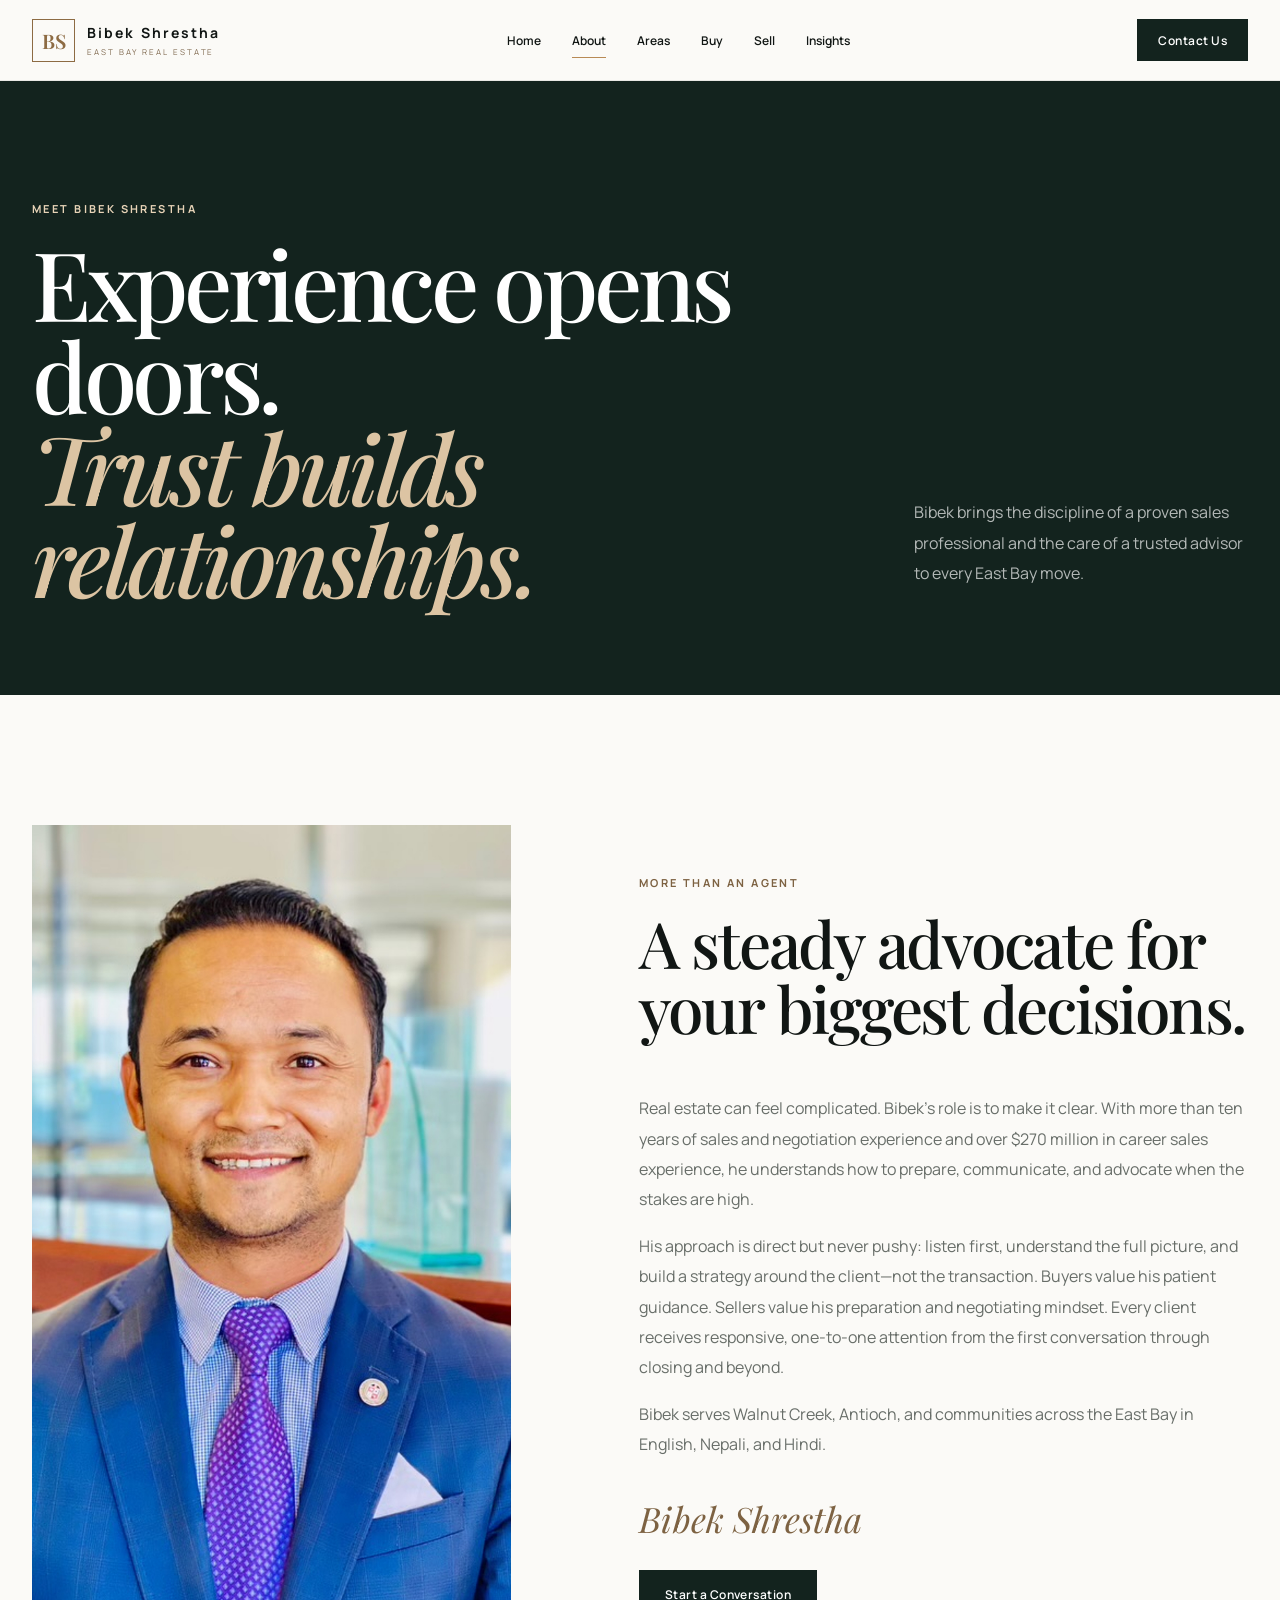
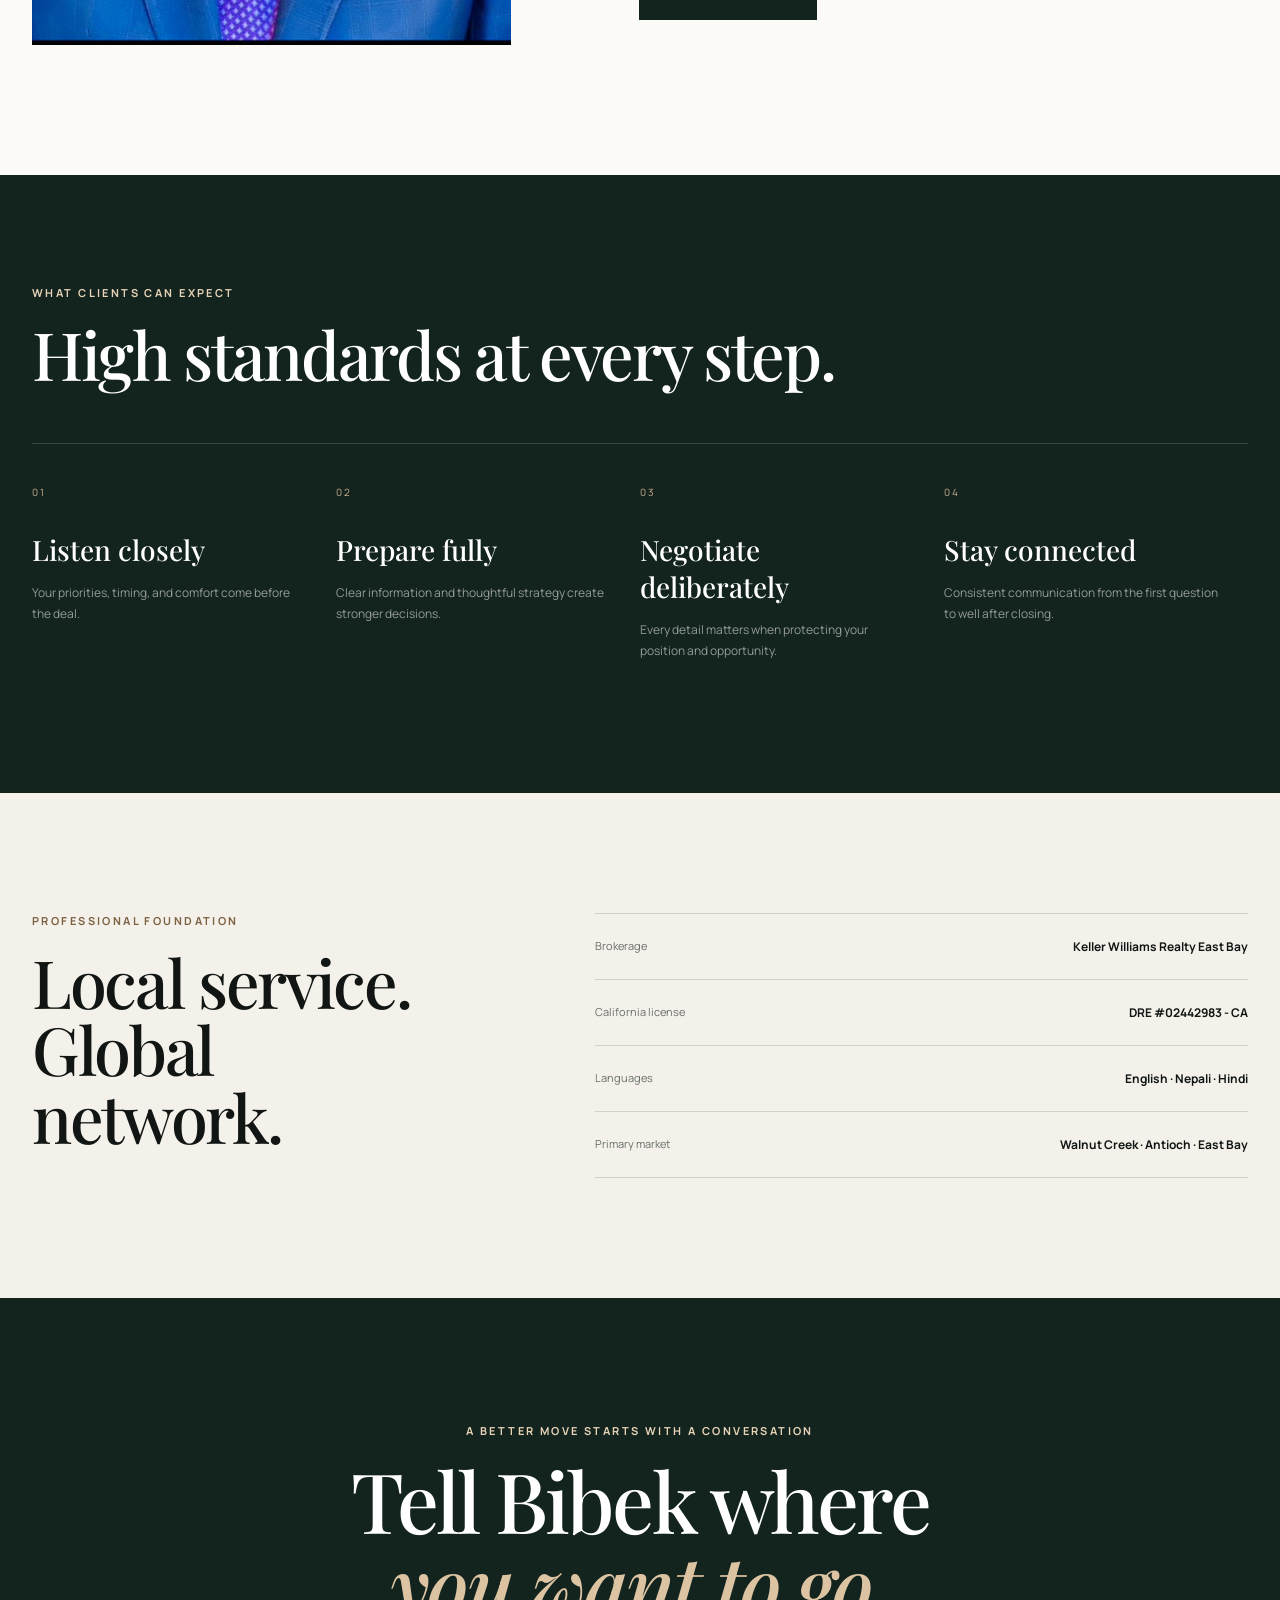
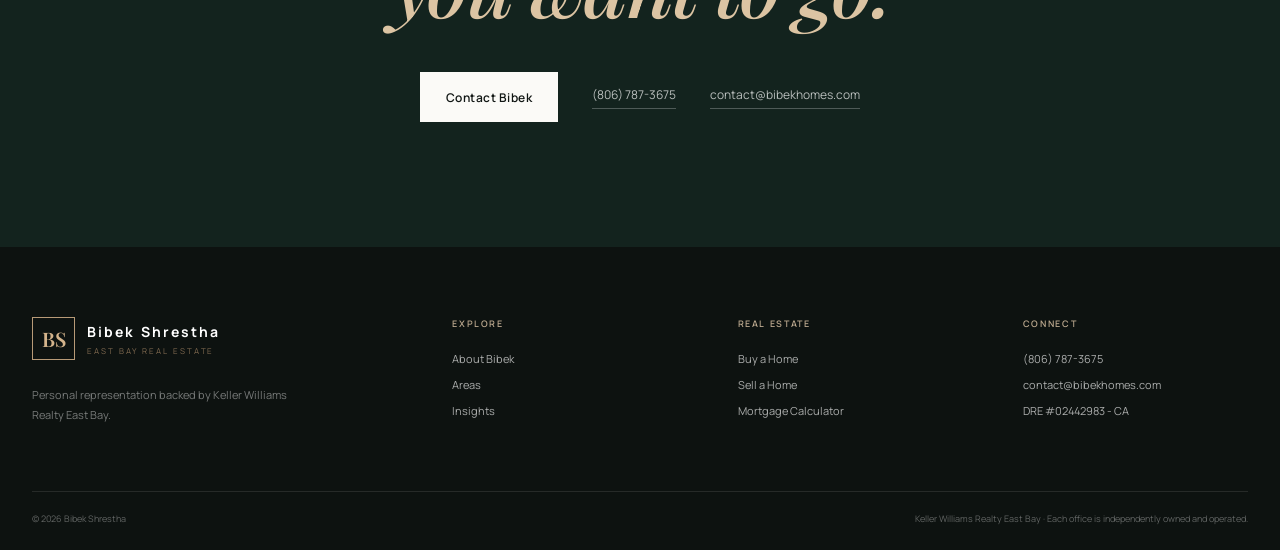
==== about/index.html @ c17e2011 "Add independent contact page and inquiry form" ====
<!doctype html>
<html lang="en">
<head>
<meta charset="utf-8"><meta name="viewport" content="width=device-width,initial-scale=1">
<meta name="description" content="Meet Bibek Shrestha, an East Bay real estate advisor known for strategic negotiation, clear communication and personal service.">
<meta name="theme-color" content="#111614">
<title>About Bibek | Bibek Shrestha Real Estate</title>
<link rel="preconnect" href="https://fonts.googleapis.com"><link rel="preconnect" href="https://fonts.gstatic.com" crossorigin>
<link href="https://fonts.googleapis.com/css2?family=DM+Sans:wght@400;500;600&family=Manrope:wght@400;500;600;700&family=Playfair+Display:ital,wght@0,500;0,600;1,500&display=swap" rel="stylesheet">
<link rel="stylesheet" href="../assets/css/styles.css?v=premium-1">
</head>
<body>
<header class="site-header premium-header"><div class="container navbar">
  <a class="brand" href="../index.html"><div class="monogram">BS</div><div class="brand-copy"><strong data-agent-name></strong><span>East Bay Real Estate</span></div></a>
  <button class="mobile-menu" data-menu-button aria-label="Open navigation" aria-expanded="false">Menu</button>
  <nav class="main-nav" data-main-nav><a href="../index.html">Home</a><a aria-current="page" href="index.html">About</a><a href="../index.html#areas">Areas</a><a href="../search-homes/index.html">Buy</a><a href="../home-value/index.html">Sell</a><a href="../blog/index.html">Insights</a></nav>
  <div class="nav-actions"><a class="btn btn-small" href="../contact/index.php">Contact Us</a></div>
</div></header>
<main>
  <section class="about-hero"><div class="container about-hero-grid"><div><p class="kicker">Meet Bibek Shrestha</p><h1>Experience opens doors.<br><em>Trust builds relationships.</em></h1></div><p>Bibek brings the discipline of a proven sales professional and the care of a trusted advisor to every East Bay move.</p></div></section>
  <section class="about-story"><div class="container about-story-grid"><div class="about-portrait" role="img" aria-label="Portrait of Bibek Shrestha"></div><div class="about-copy"><p class="kicker dark">More than an agent</p><h2>A steady advocate for your biggest decisions.</h2><p>Real estate can feel complicated. Bibek’s role is to make it clear. With more than ten years of sales and negotiation experience and over $270 million in career sales experience, he understands how to prepare, communicate, and advocate when the stakes are high.</p><p>His approach is direct but never pushy: listen first, understand the full picture, and build a strategy around the client—not the transaction. Buyers value his patient guidance. Sellers value his preparation and negotiating mindset. Every client receives responsive, one-to-one attention from the first conversation through closing and beyond.</p><p>Bibek serves Walnut Creek, Antioch, and communities across the East Bay in English, Nepali, and Hindi.</p><div class="signature">Bibek Shrestha</div><a class="btn btn-dark" href="../contact/index.php">Start a Conversation</a></div></div></section>
  <section class="principles-section"><div class="container"><p class="kicker">What clients can expect</p><h2>High standards at every step.</h2><div class="principle-grid"><article><span>01</span><h3>Listen closely</h3><p>Your priorities, timing, and comfort come before the deal.</p></article><article><span>02</span><h3>Prepare fully</h3><p>Clear information and thoughtful strategy create stronger decisions.</p></article><article><span>03</span><h3>Negotiate deliberately</h3><p>Every detail matters when protecting your position and opportunity.</p></article><article><span>04</span><h3>Stay connected</h3><p>Consistent communication from the first question to well after closing.</p></article></div></div></section>
  <section class="about-credentials"><div class="container credentials-grid"><div><p class="kicker dark">Professional foundation</p><h2>Local service.<br>Global network.</h2></div><div class="credential-list"><div><span>Brokerage</span><strong data-agent-brokerage></strong></div><div><span>California license</span><strong data-agent-license></strong></div><div><span>Languages</span><strong>English · Nepali · Hindi</strong></div><div><span>Primary market</span><strong>Walnut Creek · Antioch · East Bay</strong></div></div></div></section>
  <section class="final-cta"><div class="container"><p class="kicker">A better move starts with a conversation</p><h2>Tell Bibek where<br><em>you want to go.</em></h2><div class="final-actions"><a class="btn btn-light" href="../contact/index.php">Contact Bibek</a><a data-agent-phone-link href="#"><span data-agent-phone></span></a><a data-agent-email-link href="#"><span data-agent-email></span></a></div></div></section>
</main>
<footer class="site-footer premium-footer"><div class="container footer-grid"><div><a class="brand" href="../index.html"><div class="monogram">BS</div><div class="brand-copy"><strong data-agent-name></strong><span>East Bay Real Estate</span></div></a><p>Personal representation backed by Keller Williams Realty East Bay.</p></div><div><h4>Explore</h4><a href="index.html">About Bibek</a><a href="../index.html#areas">Areas</a><a href="../blog/index.html">Insights</a></div><div><h4>Real Estate</h4><a href="../search-homes/index.html">Buy a Home</a><a href="../home-value/index.html">Sell a Home</a><a href="../mortgage-calculator/index.html">Mortgage Calculator</a></div><div><h4>Connect</h4><a data-agent-phone-link href="#"><span data-agent-phone></span></a><a data-agent-email-link href="#"><span data-agent-email></span></a><p data-agent-license></p></div></div><div class="container legal"><span>© <span data-current-year></span> Bibek Shrestha</span><span>Keller Williams Realty East Bay · Each office is independently owned and operated.</span></div></footer>
<script src="../assets/js/config.js"></script><script src="../assets/js/site.js"></script>
</body></html>
---- assets/css/styles.css ----
:root{--ink:#111614;--forest:#13231e;--forest-2:#1d3029;--sage:#a7b6aa;--sand:#e7dfd1;--cream:#f4f1eb;--paper:#fbfaf7;--white:#fff;--copper:#b88a55;--line:rgba(17,22,20,.14);--muted:#686e69;--serif:"Playfair Display",Georgia,serif;--sans:"Manrope","DM Sans",Arial,sans-serif;--shadow:0 24px 70px rgba(13,24,20,.13)}
*{box-sizing:border-box}html{scroll-behavior:smooth}body{margin:0;background:var(--paper);color:var(--ink);font-family:var(--sans);font-size:16px}a{color:inherit;text-decoration:none}img{max-width:100%}button,a{-webkit-tap-highlight-color:transparent}.container{width:min(1240px,calc(100% - 64px));margin:auto}.kicker{margin:0 0 20px;color:#e7d3b7;font-size:11px;font-weight:700;letter-spacing:.22em;text-transform:uppercase}.kicker.dark{color:#7d6242}h1,h2,h3,p{margin-top:0}h1,h2,h3{font-family:var(--serif);font-weight:500}h2{font-size:clamp(42px,5.2vw,72px);line-height:1.02;letter-spacing:-.035em}.site-header{position:sticky;top:0;z-index:1000;background:rgba(251,250,247,.94);border-bottom:1px solid rgba(17,22,20,.08);backdrop-filter:blur(18px)}.navbar{min-height:80px;display:flex;align-items:center;justify-content:space-between;gap:28px}.brand{display:flex;align-items:center;gap:12px}.monogram{width:43px;height:43px;border:1px solid #8d6b43;display:grid;place-items:center;font:600 20px var(--serif);color:#8d6b43}.brand-copy strong{display:block;font-size:14px;letter-spacing:.15em}.brand-copy span{display:block;margin-top:4px;color:#806a50;font-size:8px;letter-spacing:.24em;text-transform:uppercase}.main-nav{display:flex;align-items:center;gap:31px;font-size:12px;font-weight:600}.main-nav a{position:relative;padding:30px 0}.main-nav a:after{content:"";position:absolute;left:0;right:100%;bottom:21px;height:1px;background:var(--copper);transition:.25s}.main-nav a:hover:after,.main-nav a[aria-current=page]:after{right:0}.nav-actions{display:flex;align-items:center}.btn{min-height:50px;padding:0 25px;border:1px solid var(--forest);background:var(--forest);color:#fff;display:inline-flex;align-items:center;justify-content:center;font:600 12px var(--sans);letter-spacing:.04em;transition:.25s}.btn:hover{background:#29473d;border-color:#29473d;transform:translateY(-2px)}.btn-small{min-height:42px;padding:0 20px}.btn-light{background:var(--paper);border-color:var(--paper);color:var(--ink)}.btn-light:hover{background:#fff;border-color:#fff}.btn-ghost-light{background:transparent;border-color:rgba(255,255,255,.55);color:#fff}.btn-ghost-light:hover{background:rgba(255,255,255,.12);border-color:#fff}.btn-dark{background:var(--forest);border-color:var(--forest)}.btn-outline{background:transparent;color:var(--forest)}.mobile-menu{display:none;border:0;background:none;font:600 11px var(--sans);letter-spacing:.14em;text-transform:uppercase}

.premium-hero{height:calc(100vh - 80px);min-height:650px;max-height:920px;position:relative;color:#fff;overflow:hidden}.premium-hero-photo{position:absolute;inset:0;background:url("../images/bibek-shrestha.jpg?v=portrait-2") center 23%/cover no-repeat;transform:scale(1.01)}.premium-hero-shade{position:absolute;inset:0;background:linear-gradient(90deg,rgba(5,13,10,.82) 0%,rgba(8,17,14,.65) 35%,rgba(8,17,14,.05) 70%),linear-gradient(0deg,rgba(8,16,13,.55),transparent 45%)}.premium-hero-content{position:relative;height:100%;display:flex;flex-direction:column;justify-content:center;align-items:flex-start;padding-bottom:5vh}.premium-hero h1{max-width:820px;margin:0;color:#fff;font-size:clamp(53px,7vw,104px);line-height:.94;letter-spacing:-.045em}.premium-hero h1 em,.final-cta h2 em,.about-hero h1 em{color:#dcc4a3;font-weight:500}.hero-lead{max-width:590px;margin:32px 0 0;color:rgba(255,255,255,.82);font-size:16px;line-height:1.8}.hero-actions{display:flex;gap:12px;margin-top:34px}.hero-scroll{position:absolute;right:4%;bottom:40px;display:flex;align-items:center;gap:15px;color:#fff;font-size:9px;letter-spacing:.2em;text-transform:uppercase;transform:rotate(90deg);transform-origin:right center}.hero-scroll i{display:block;width:56px;height:1px;background:rgba(255,255,255,.6)}

.intro-section{padding:130px 0 100px}.intro-grid{display:grid;grid-template-columns:1.15fr .85fr;gap:11vw;align-items:end}.intro-grid h2{margin-bottom:0}.intro-copy p{color:var(--muted);font-size:17px;line-height:1.9}.arrow-link{display:inline-flex;align-items:center;gap:20px;margin-top:18px;padding-bottom:8px;border-bottom:1px solid var(--ink);font-size:12px;font-weight:700;letter-spacing:.06em}.arrow-link span{font-size:18px}.proof-row{display:grid;grid-template-columns:repeat(4,1fr);margin-top:100px;border-top:1px solid var(--line);border-bottom:1px solid var(--line)}.proof-row div{padding:35px 26px;border-right:1px solid var(--line)}.proof-row div:first-child{padding-left:0}.proof-row div:last-child{border-right:0}.proof-row strong{display:block;font:500 36px var(--serif)}.proof-row span{display:block;margin-top:8px;color:var(--muted);font-size:11px;line-height:1.5}

.path-section{padding:110px 0;background:var(--cream)}.section-title-row{display:flex;justify-content:space-between;align-items:end;margin-bottom:55px}.section-title-row h2{margin-bottom:0}.section-title-row>p{max-width:320px;color:var(--muted);line-height:1.7}.path-grid{display:grid;grid-template-columns:repeat(3,1fr);min-height:570px}.path-card{position:relative;overflow:hidden;display:flex;flex-direction:column;justify-content:space-between;padding:34px;color:#fff;background-position:center;background-size:cover}.path-card:before{content:"";position:absolute;inset:0;background:linear-gradient(0deg,rgba(7,15,12,.89),rgba(7,15,12,.07) 72%);transition:.35s}.path-card:hover:before{background:linear-gradient(0deg,rgba(7,15,12,.92),rgba(7,15,12,.15) 72%)}.path-card>*{position:relative}.path-card>div{transform:translateY(40px);transition:.35s}.path-card:hover>div{transform:translateY(0)}.path-card .path-number{font-size:10px;letter-spacing:.2em}.path-card h3{font-size:37px;line-height:1.05;margin-bottom:15px}.path-card p{max-width:330px;color:rgba(255,255,255,.76);font-size:13px;line-height:1.7}.path-card b{display:block;margin-top:25px;font-size:11px;letter-spacing:.08em;opacity:0;transition:.35s}.path-card:hover b{opacity:1}.path-buy{background-image:url("https://images.unsplash.com/photo-1600585154340-be6161a56a0c?auto=format&fit=crop&w=1200&q=88")}.path-sell{background-image:url("https://images.unsplash.com/photo-1600566753190-17f0baa2a6c3?auto=format&fit=crop&w=1200&q=88")}.path-talk{background-image:url("https://images.unsplash.com/photo-1600607687939-ce8a6c25118c?auto=format&fit=crop&w=1200&q=88")}

.areas-section{padding:125px 0;background:var(--forest);color:#fff}.areas-head{display:grid;grid-template-columns:1fr 1fr;align-items:end;gap:60px;margin-bottom:54px}.areas-head .kicker{grid-column:1/-1;margin-bottom:-30px}.areas-head h2{margin-bottom:0}.areas-head>p{max-width:490px;color:rgba(255,255,255,.66);line-height:1.8}.area-grid{display:grid;grid-template-columns:repeat(4,1fr);grid-template-rows:330px 230px;gap:12px}.area-card{position:relative;overflow:hidden;background-size:cover;background-position:center}.area-card:before{content:"";position:absolute;inset:0;background:linear-gradient(0deg,rgba(6,14,11,.86),rgba(6,14,11,.03) 70%)}.area-card>div{position:absolute;left:25px;right:25px;bottom:24px}.area-card span{font-size:9px;letter-spacing:.16em;text-transform:uppercase;color:#dcc4a3}.area-card h3{font-size:31px;margin:6px 0 0}.area-card p{max-width:450px;margin:12px 0 0;color:rgba(255,255,255,.74);font-size:12px;line-height:1.65}.area-walnut{grid-column:span 2;background-image:url("https://images.unsplash.com/photo-1449157291145-7efd050a4d0e?auto=format&fit=crop&w=1400&q=85")}.area-antioch{grid-column:span 2;background-image:url("https://images.unsplash.com/photo-1510798831971-661eb04b3739?auto=format&fit=crop&w=1400&q=85")}.area-small{background:linear-gradient(135deg,#2a4038,#1a2c26)}.area-small:nth-child(4){background:linear-gradient(135deg,#3b4b42,#22322c)}.area-small:nth-child(5){background:linear-gradient(135deg,#6c5d49,#3b3329)}.area-small:nth-child(6){background:linear-gradient(135deg,#466057,#243932)}.area-note{text-align:center;margin:35px 0 0;color:rgba(255,255,255,.58);font-size:12px}.area-note a{color:#fff;border-bottom:1px solid rgba(255,255,255,.4)}

.quote-section{padding:130px 0}.quote-grid{display:grid;grid-template-columns:.9fr 1.1fr;min-height:660px;background:var(--cream)}.quote-photo{background:url("../images/bibek-shrestha.jpg?v=portrait-2") center 24%/cover no-repeat}.quote-copy{padding:8vw;display:flex;flex-direction:column;justify-content:center}.quote-copy blockquote{margin:0;font:500 clamp(34px,4vw,57px)/1.14 var(--serif);letter-spacing:-.035em}.quote-copy>p:not(.kicker){margin:36px 0 0;font-weight:700;font-size:12px;line-height:1.7}.quote-copy>p span{color:var(--muted);font-weight:400}

.tools-section{padding:115px 0;background:#d9d1c4}.tools-grid{display:grid;grid-template-columns:.85fr 1.15fr;gap:10vw;align-items:center}.tools-section h2{margin-bottom:25px}.tools-section p{max-width:450px;color:#5d625e;line-height:1.8}.tool-links{border-top:1px solid rgba(17,22,20,.25)}.tool-links a{display:flex;justify-content:space-between;align-items:center;padding:25px 4px;border-bottom:1px solid rgba(17,22,20,.25);font:500 20px var(--serif)}.tool-links b{font:400 20px var(--sans);transition:.2s}.tool-links a:hover b{transform:translate(4px,-4px)}

.final-cta{padding:125px 0;background:var(--forest);color:#fff;text-align:center}.final-cta h2{margin:0;font-size:clamp(48px,6.5vw,88px)}.final-actions{display:flex;justify-content:center;align-items:center;gap:34px;margin-top:45px}.final-actions>a:not(.btn){color:rgba(255,255,255,.7);font-size:12px;border-bottom:1px solid rgba(255,255,255,.25);padding-bottom:5px}

.site-footer{padding:70px 0 25px;background:#0d1210;color:#fff}.footer-grid{display:grid;grid-template-columns:1.6fr repeat(3,1fr);gap:60px}.footer-grid>div:first-child>p{max-width:270px;margin-top:25px;color:rgba(255,255,255,.44);font-size:11px;line-height:1.8}.footer-grid h4{margin:0 0 21px;color:#bba88e;font:600 9px var(--sans);letter-spacing:.18em;text-transform:uppercase}.footer-grid>div>a:not(.brand),.footer-grid>div>p{display:block;margin:11px 0;color:rgba(255,255,255,.65);font-size:11px}.premium-footer .brand-copy strong{color:#fff}.premium-footer .monogram{border-color:#b79a77;color:#d4b48c}.legal{display:flex;justify-content:space-between;gap:30px;margin-top:55px;padding-top:20px;border-top:1px solid rgba(255,255,255,.1);color:rgba(255,255,255,.35);font-size:9px;line-height:1.5}

/* About */
.about-hero{padding:120px 0 90px;background:var(--forest);color:#fff}.about-hero-grid{display:grid;grid-template-columns:1.4fr .6fr;gap:8vw;align-items:end}.about-hero h1{margin:0;font-size:clamp(55px,7.5vw,104px);line-height:.96;letter-spacing:-.045em}.about-hero-grid>p{color:rgba(255,255,255,.68);line-height:1.9}.about-story{padding:130px 0}.about-story-grid{display:grid;grid-template-columns:.88fr 1.12fr;gap:10vw}.about-portrait{min-height:820px;background:url("../images/bibek-shrestha.jpg?v=portrait-2") center 22%/cover}.about-copy{padding-top:50px}.about-copy h2{font-size:clamp(43px,5vw,68px)}.about-copy>p:not(.kicker){color:var(--muted);line-height:1.9}.signature{margin:35px 0 28px;font:italic 35px var(--serif);color:#7d6242}.principles-section{padding:110px 0;background:var(--forest);color:#fff}.principles-section>div>h2{margin-bottom:55px}.principle-grid{display:grid;grid-template-columns:repeat(4,1fr);border-top:1px solid rgba(255,255,255,.16)}.principle-grid article{padding:35px 30px 10px 0}.principle-grid span{color:#cbb18f;font-size:10px;letter-spacing:.15em}.principle-grid h3{font-size:28px;margin:30px 0 14px}.principle-grid p{color:rgba(255,255,255,.55);font-size:12px;line-height:1.75}.about-credentials{padding:120px 0;background:var(--cream)}.credentials-grid{display:grid;grid-template-columns:.8fr 1.2fr;gap:10vw}.credentials-grid h2{margin-bottom:0}.credential-list{border-top:1px solid var(--line)}.credential-list div{display:flex;justify-content:space-between;gap:20px;padding:24px 0;border-bottom:1px solid var(--line)}.credential-list span{color:var(--muted);font-size:11px}.credential-list strong{font-size:12px;text-align:right}

/* KW resource gateway pages */
.tool-intro{padding:95px 0 60px;background:var(--forest);color:#fff}.tool-intro-grid{display:flex;justify-content:space-between;align-items:end;gap:35px}.tool-intro h1{margin:8px 0 10px;font-size:clamp(48px,6vw,78px)}.tool-intro p{max-width:620px;color:rgba(255,255,255,.65);line-height:1.7}.tool-intro .btn-outline{border-color:rgba(255,255,255,.45);color:#fff}.tool-shell{padding:65px 0 85px;background:var(--cream)}.frame-card{max-width:940px;margin:auto;background:var(--paper);box-shadow:var(--shadow)}.frame-toolbar{display:flex;justify-content:space-between;align-items:center;padding:20px 25px;border-bottom:1px solid var(--line)}.frame-toolbar span{color:var(--muted);font-size:10px}.frame-actions{display:flex;gap:8px}.kw-frame{width:100%;min-height:68vh;border:0}.frame-notice{display:none;padding:80px 35px;text-align:center}.frame-notice.show{display:block}.frame-notice h2{font-size:43px;margin-bottom:15px}.frame-notice p{max-width:600px;margin:0 auto 28px;color:var(--muted);line-height:1.8}.privacy-note{max-width:940px;margin:18px auto 0;color:var(--muted);font-size:10px;line-height:1.6}.cta-band{padding:32px 0;background:var(--forest);color:#fff}.cta-grid{display:grid;grid-template-columns:1.5fr repeat(3,1fr);gap:25px;align-items:center}.cta-grid strong{font:500 20px var(--serif)}.cta-grid small,.cta-item{color:rgba(255,255,255,.6);font-size:10px}

@media(max-width:980px){.container{width:min(100% - 40px,1240px)}.main-nav{display:none;position:absolute;left:0;right:0;top:72px;padding:20px;background:var(--paper);flex-direction:column;align-items:flex-start;gap:0;box-shadow:var(--shadow)}.main-nav.open{display:flex}.main-nav a{width:100%;padding:14px}.main-nav a:after{display:none}.mobile-menu{display:block}.navbar{min-height:72px}.nav-actions{display:none}.premium-hero{height:780px;min-height:0}.premium-hero-photo{background-position:62% 22%}.premium-hero-shade{background:linear-gradient(90deg,rgba(5,13,10,.8),rgba(5,13,10,.15)),linear-gradient(0deg,rgba(5,13,10,.65),transparent)}.intro-grid,.quote-grid,.tools-grid,.about-story-grid,.about-hero-grid,.credentials-grid{grid-template-columns:1fr}.intro-grid{gap:40px}.proof-row{grid-template-columns:repeat(2,1fr)}.path-grid{grid-template-columns:1fr;min-height:0}.path-card{min-height:460px}.path-card>div{transform:none}.path-card b{opacity:1}.area-grid{grid-template-columns:repeat(2,1fr);grid-template-rows:300px 300px 200px 200px}.area-walnut,.area-antioch{grid-column:span 2}.quote-photo{min-height:580px}.quote-copy{padding:70px 45px}.about-portrait{min-height:680px}.principle-grid{grid-template-columns:repeat(2,1fr)}.footer-grid{grid-template-columns:repeat(2,1fr)}.cta-grid{grid-template-columns:1fr 1fr}.section-title-row,.areas-head{grid-template-columns:1fr;display:grid;gap:22px}.areas-head .kicker{grid-column:auto;margin-bottom:0}.tool-intro-grid{align-items:flex-start;flex-direction:column}}
@media(max-width:620px){.container{width:calc(100% - 32px)}.brand-copy strong{font-size:12px}.monogram{width:38px;height:38px}.premium-hero{height:calc(100svh - 72px);min-height:620px}.premium-hero-photo{background-position:63% 18%}.premium-hero-shade{background:linear-gradient(0deg,rgba(5,13,10,.92) 0%,rgba(5,13,10,.45) 60%,rgba(5,13,10,.12))}.premium-hero-content{justify-content:flex-end;padding-bottom:65px}.premium-hero h1{font-size:clamp(46px,13vw,65px)}.hero-lead{font-size:13px;line-height:1.7}.hero-actions{width:100%}.hero-actions .btn{flex:1;padding:0 15px}.hero-scroll{display:none}.intro-section,.path-section,.areas-section,.quote-section,.tools-section,.final-cta,.about-story,.principles-section,.about-credentials{padding:80px 0}h2{font-size:43px}.proof-row{grid-template-columns:1fr 1fr;margin-top:60px}.proof-row div{padding:23px 15px}.proof-row div:nth-child(odd){padding-left:0}.proof-row div:nth-child(2){border-right:0}.proof-row strong{font-size:28px}.path-card{min-height:400px;padding:24px}.area-grid{grid-template-columns:1fr;grid-template-rows:repeat(6,220px)}.area-walnut,.area-antioch{grid-column:auto}.area-card p{display:none}.quote-photo{min-height:500px}.quote-copy{padding:50px 25px}.quote-copy blockquote{font-size:34px}.final-actions{flex-direction:column;gap:18px}.footer-grid{grid-template-columns:1fr;gap:35px}.legal{flex-direction:column}.about-hero{padding:75px 0}.about-hero h1{font-size:51px}.about-story-grid{gap:55px}.about-portrait{min-height:540px}.about-copy{padding-top:0}.principle-grid{grid-template-columns:1fr}.credential-list div{flex-direction:column}.credential-list strong{text-align:left}.tool-intro{padding:70px 0 45px}.tool-shell{padding:35px 0 60px}.frame-toolbar{align-items:flex-start;flex-direction:column}.frame-actions{width:100%}.frame-actions .btn{flex:1}.frame-notice{padding:55px 22px}.frame-notice h2{font-size:35px}.cta-grid{grid-template-columns:1fr}.footer-grid{grid-template-columns:1fr}}
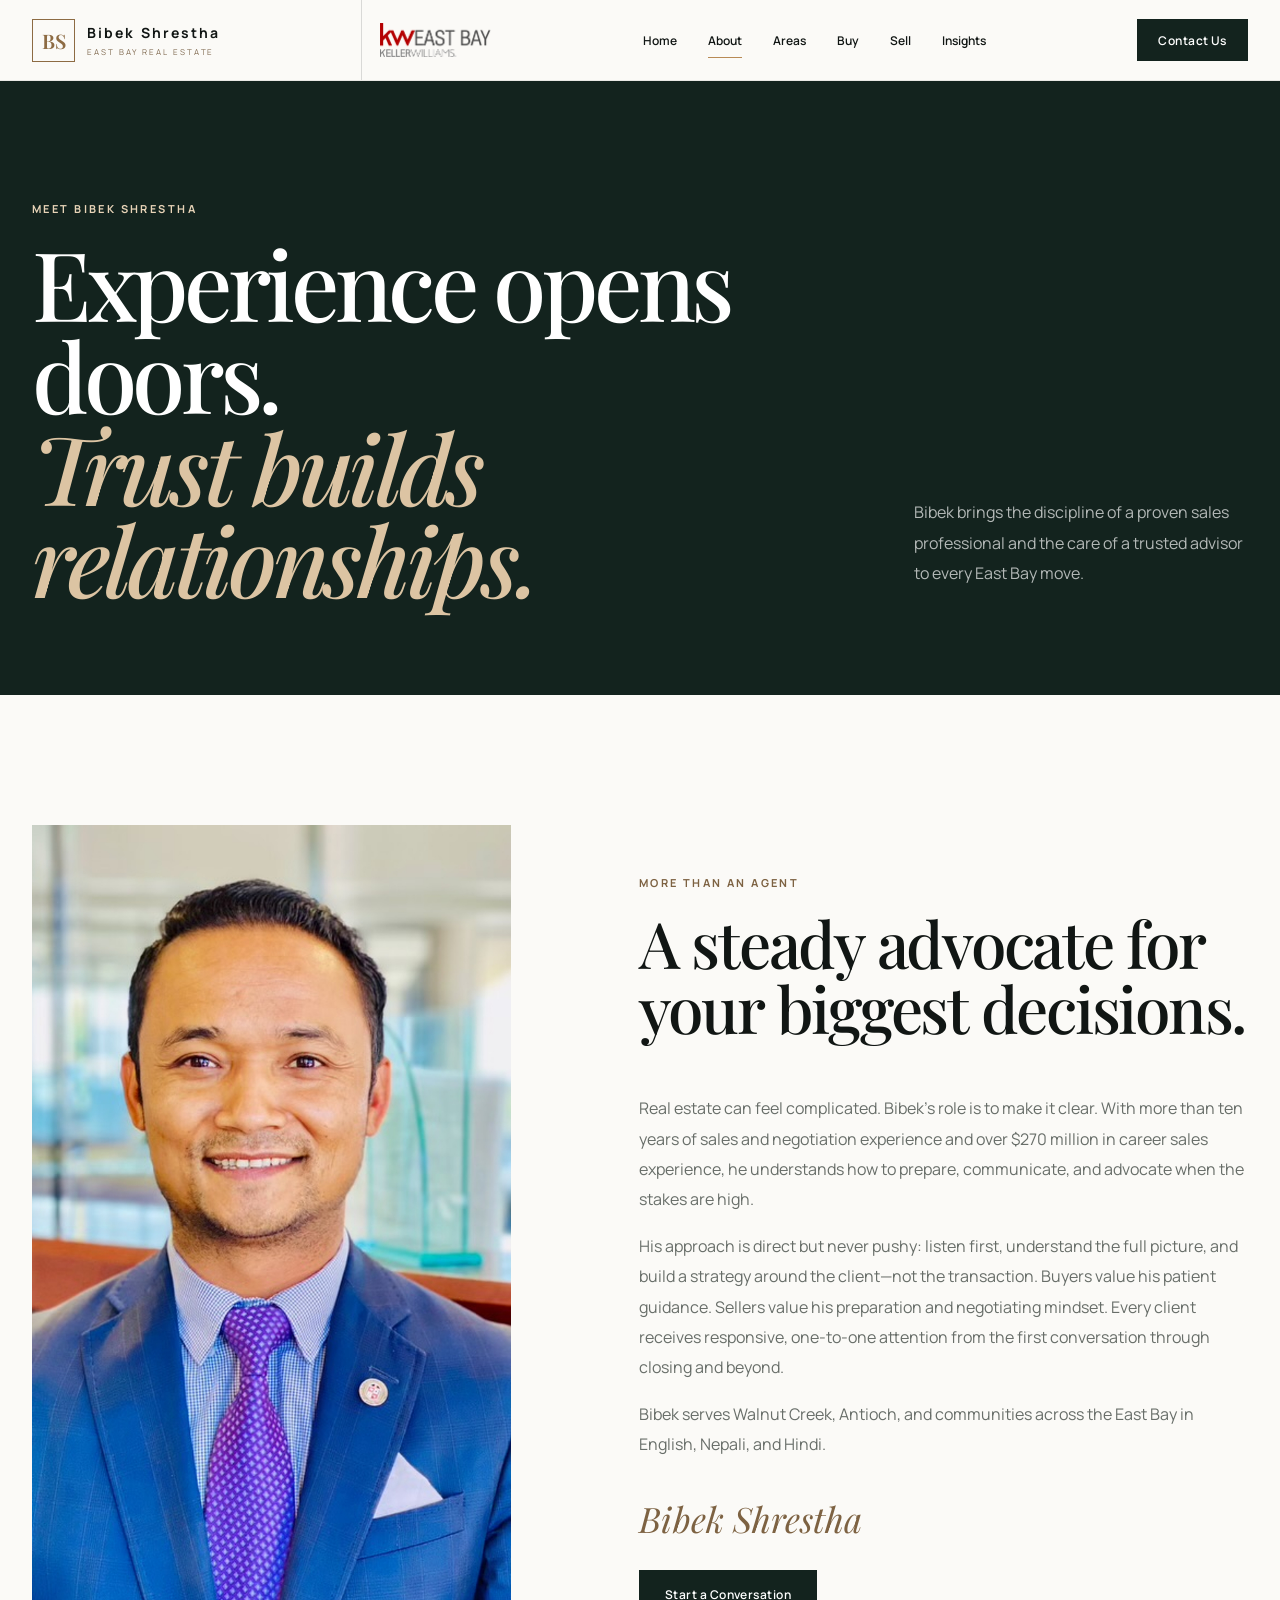
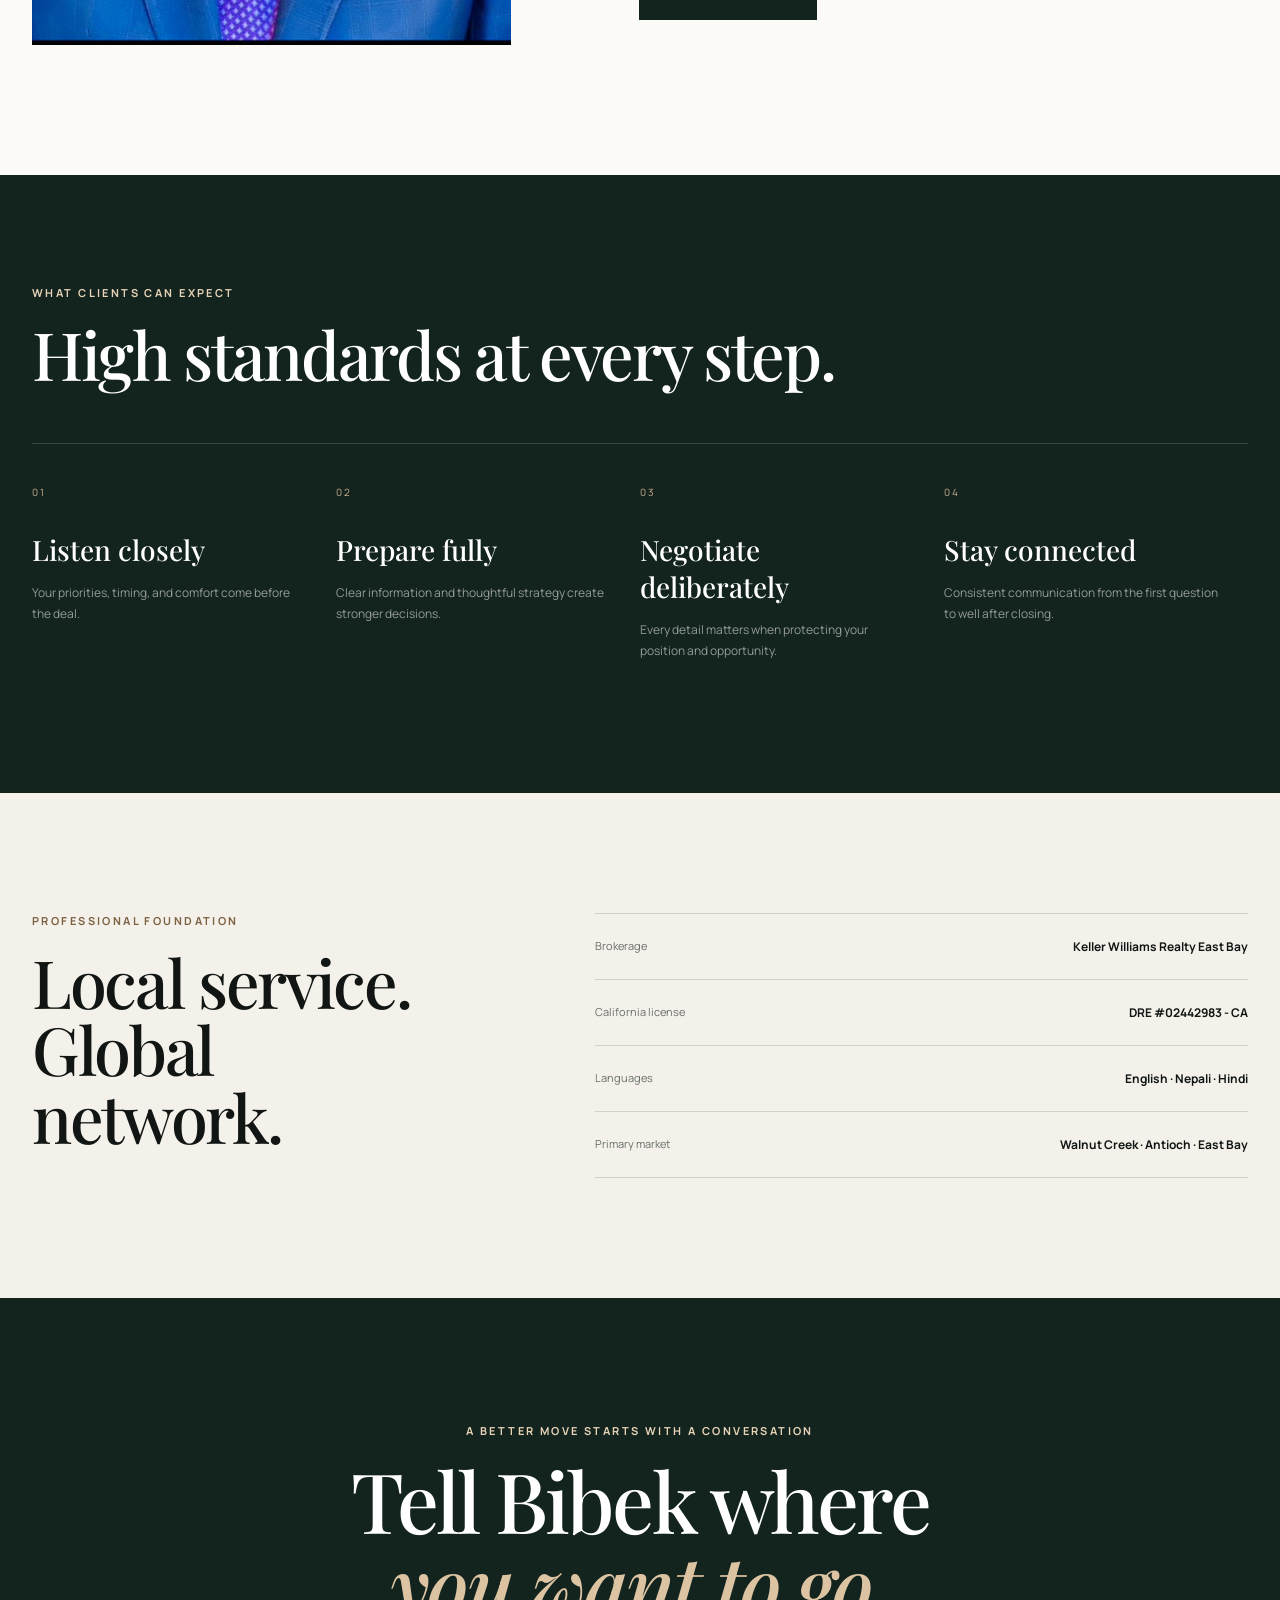
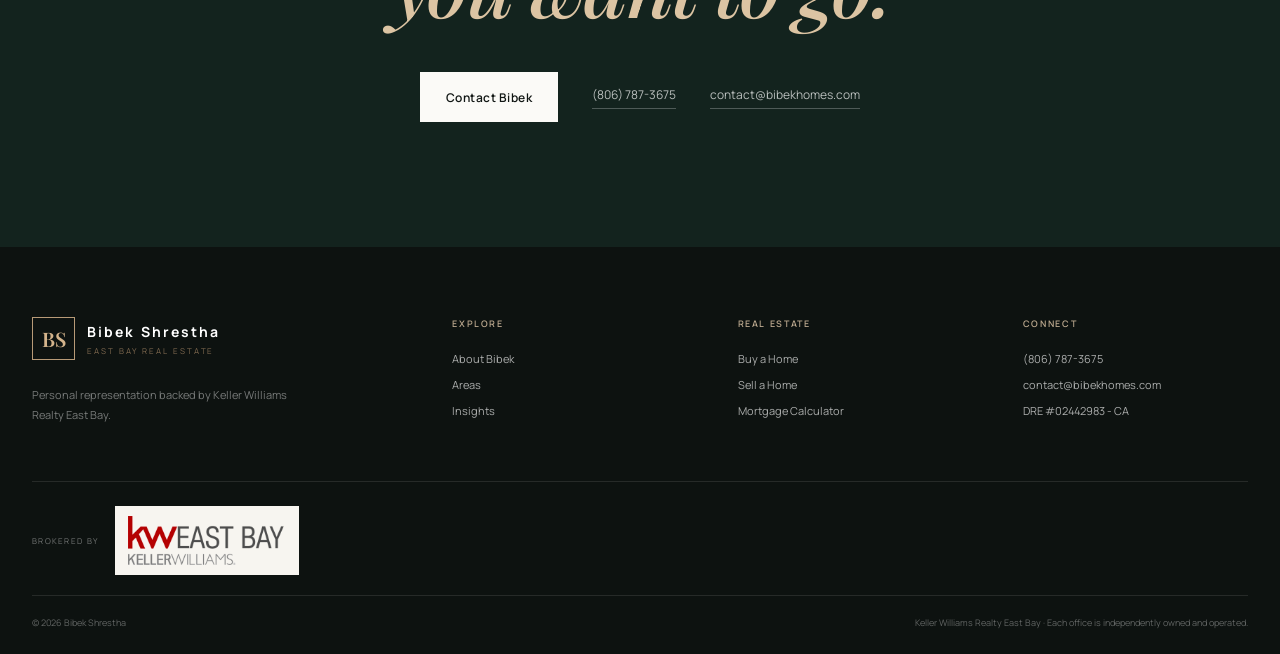
==== commit 65569d3f: "Add KW East Bay co-branding" ====
--- a/about/index.html
+++ b/about/index.html
@@ -8,6 +8,7 @@
 <link rel="preconnect" href="https://fonts.googleapis.com"><link rel="preconnect" href="https://fonts.gstatic.com" crossorigin>
 <link href="https://fonts.googleapis.com/css2?family=DM+Sans:wght@400;500;600&family=Manrope:wght@400;500;600;700&family=Playfair+Display:ital,wght@0,500;0,600;1,500&display=swap" rel="stylesheet">
 <link rel="stylesheet" href="../assets/css/styles.css?v=premium-1">
+<link rel="stylesheet" href="../assets/css/refinements.css?v=refine-2">
 </head>
 <body>
 <header class="site-header premium-header"><div class="container navbar">
@@ -24,5 +25,5 @@
   <section class="final-cta"><div class="container"><p class="kicker">A better move starts with a conversation</p><h2>Tell Bibek where<br><em>you want to go.</em></h2><div class="final-actions"><a class="btn btn-light" href="../contact/index.php">Contact Bibek</a><a data-agent-phone-link href="#"><span data-agent-phone></span></a><a data-agent-email-link href="#"><span data-agent-email></span></a></div></div></section>
 </main>
 <footer class="site-footer premium-footer"><div class="container footer-grid"><div><a class="brand" href="../index.html"><div class="monogram">BS</div><div class="brand-copy"><strong data-agent-name></strong><span>East Bay Real Estate</span></div></a><p>Personal representation backed by Keller Williams Realty East Bay.</p></div><div><h4>Explore</h4><a href="index.html">About Bibek</a><a href="../index.html#areas">Areas</a><a href="../blog/index.html">Insights</a></div><div><h4>Real Estate</h4><a href="../search-homes/index.html">Buy a Home</a><a href="../home-value/index.html">Sell a Home</a><a href="../mortgage-calculator/index.html">Mortgage Calculator</a></div><div><h4>Connect</h4><a data-agent-phone-link href="#"><span data-agent-phone></span></a><a data-agent-email-link href="#"><span data-agent-email></span></a><p data-agent-license></p></div></div><div class="container legal"><span>© <span data-current-year></span> Bibek Shrestha</span><span>Keller Williams Realty East Bay · Each office is independently owned and operated.</span></div></footer>
-<script src="../assets/js/config.js"></script><script src="../assets/js/site.js"></script>
+<script src="../assets/js/config.js"></script><script src="../assets/js/site.js?v=kw-brand-1"></script>
 </body></html>
--- a/assets/css/refinements.css
+++ b/assets/css/refinements.css
@@ -0,0 +1,124 @@
+.hero-agent-card {
+  position: absolute;
+  z-index: 4;
+  right: 4%;
+  bottom: 34px;
+  width: 300px;
+  min-height: 112px;
+  padding: 12px;
+  display: grid;
+  grid-template-columns: 88px 1fr;
+  gap: 16px;
+  align-items: center;
+  background: rgba(251, 250, 247, .94);
+  color: var(--ink);
+  box-shadow: 0 20px 55px rgba(0, 0, 0, .22);
+  backdrop-filter: blur(16px);
+  transition: transform .25s ease, background .25s ease;
+}
+
+.hero-agent-card:hover { transform: translateY(-4px); background: #fff; }
+.hero-agent-photo {
+  width: 88px;
+  height: 88px;
+  background: url("../images/bibek-shrestha.jpg?v=portrait-2") center 17%/cover no-repeat;
+}
+.hero-agent-copy { display: flex; flex-direction: column; align-items: flex-start; }
+.hero-agent-copy small { color: #806a50; font-size: 8px; letter-spacing: .16em; text-transform: uppercase; }
+.hero-agent-copy strong { margin-top: 7px; font-family: var(--serif); font-size: 20px; font-weight: 500; }
+.hero-agent-copy em { margin-top: 10px; font: normal 600 9px var(--sans); letter-spacing: .06em; }
+
+.hero-scroll { right: 25px; bottom: 210px; }
+
+/* Keller Williams co-branding */
+.header-kw-mark {
+  display: flex;
+  align-items: center;
+  align-self: stretch;
+  padding-left: 18px;
+  margin-left: -10px;
+  border-left: 1px solid var(--line);
+}
+.header-kw-mark img { display: block; width: 112px; height: auto; }
+.mobile-kw-mark { display: none; }
+.footer-kw-mark {
+  display: flex;
+  align-items: center;
+  gap: 17px;
+  margin-top: 45px;
+  padding-top: 24px;
+  border-top: 1px solid rgba(255,255,255,.1);
+}
+.footer-kw-mark > span { color: rgba(255,255,255,.42); font-size: 8px; letter-spacing: .16em; text-transform: uppercase; }
+.footer-kw-mark a { display: inline-flex; padding: 10px 13px; background: #f7f5f0; }
+.footer-kw-mark img { display: block; width: 158px; height: auto; }
+.footer-kw-mark + .legal { margin-top: 20px; }
+
+.kw-launch {
+  display: grid;
+  grid-template-columns: 1.25fr .75fr;
+  max-width: 1030px;
+  margin: 0 auto;
+  background: var(--paper);
+  box-shadow: var(--shadow);
+}
+.kw-launch-main { padding: clamp(42px, 6vw, 80px); }
+.kw-label { margin-bottom: 18px; color: #806a50; font-size: 9px; font-weight: 700; letter-spacing: .18em; text-transform: uppercase; }
+.kw-launch-main h2 { max-width: 620px; margin-bottom: 20px; font-size: clamp(38px, 5vw, 62px); }
+.kw-launch-main > p:not(.kw-label) { max-width: 610px; color: var(--muted); line-height: 1.8; }
+.kw-launch-actions { display: flex; align-items: center; gap: 25px; margin-top: 32px; }
+.kw-back { padding-bottom: 5px; border-bottom: 1px solid var(--ink); font-size: 10px; font-weight: 700; }
+.kw-launch-main > small { display: block; margin-top: 25px; color: #8b8f8c; font-size: 9px; }
+.kw-advisor-card { padding: 44px 35px; display: flex; flex-direction: column; justify-content: flex-end; background: var(--forest); color: #fff; }
+.kw-advisor-photo { width: 116px; height: 116px; margin-bottom: auto; border-radius: 50%; background: url("../images/bibek-shrestha.jpg?v=portrait-2") center 17%/cover no-repeat; }
+.kw-advisor-card p { margin: 40px 0 8px; color: #d7c3a8; font-size: 9px; letter-spacing: .14em; text-transform: uppercase; }
+.kw-advisor-card h3 { margin-bottom: 24px; font-size: 34px; line-height: 1.06; }
+.kw-advisor-card a { width: fit-content; padding-bottom: 7px; border-bottom: 1px solid rgba(255,255,255,.5); font-size: 10px; font-weight: 700; }
+
+/* Full-size KW tool overlay */
+.kw-immersive-page .tool-intro { padding: 44px 0 30px; }
+.kw-immersive-page .tool-intro h1 { font-size: clamp(38px, 4vw, 58px); }
+.kw-immersive-page .tool-intro p { margin-bottom: 0; }
+.kw-immersive-shell { padding: 0; background: #fff; }
+.kw-immersive-shell > .container { width: 100%; max-width: none; }
+.kw-immersive-shell .frame-card { width: 100%; max-width: none; margin: 0; border: 0; border-radius: 0; box-shadow: none; }
+.kw-immersive-shell .frame-toolbar { position: sticky; top: 80px; z-index: 20; padding-left: max(24px, calc((100vw - 1240px) / 2)); padding-right: max(24px, calc((100vw - 1240px) / 2)); background: rgba(251,250,247,.96); backdrop-filter: blur(14px); }
+.kw-immersive-shell .kw-frame { display: block; width: 100%; height: calc(100vh - 138px); min-height: 780px; border: 0; }
+.kw-immersive-shell .privacy-note { max-width: none; margin: 0; padding: 12px 4%; background: var(--cream); text-align: center; }
+
+@media (max-width: 980px) {
+  .header-kw-mark { margin-left: auto; }
+  .hero-agent-card { right: 20px; bottom: 25px; }
+  .hero-scroll { display: none; }
+  .kw-launch { grid-template-columns: 1fr; }
+  .kw-advisor-card { min-height: 360px; }
+  .kw-immersive-shell .frame-toolbar { top: 72px; }
+  .kw-immersive-shell .kw-frame { height: calc(100svh - 130px); min-height: 680px; }
+}
+
+@media (max-width: 620px) {
+  .header-kw-mark { display: none; }
+  .mobile-kw-mark { display: flex !important; width: 100%; align-items: center; gap: 13px; margin-top: 12px; padding: 18px 14px !important; border-top: 1px solid var(--line); }
+  .mobile-kw-mark span { color: var(--muted); font-size: 8px; letter-spacing: .14em; text-transform: uppercase; }
+  .mobile-kw-mark img { width: 110px; height: auto; }
+  .footer-kw-mark { align-items: flex-start; flex-direction: column; }
+  .hero-agent-card {
+    right: 16px;
+    bottom: 16px;
+    width: calc(100% - 32px);
+    min-height: 86px;
+    grid-template-columns: 64px 1fr;
+    gap: 12px;
+  }
+  .hero-agent-photo { width: 64px; height: 64px; }
+  .hero-agent-copy strong { font-size: 17px; }
+  .premium-hero-content { padding-bottom: 155px; }
+  .kw-launch-main { padding: 45px 24px; }
+  .kw-launch-actions { align-items: stretch; flex-direction: column; }
+  .kw-launch-actions .btn { width: 100%; }
+  .kw-back { align-self: center; }
+  .kw-advisor-card { min-height: 340px; padding: 35px 25px; }
+  .kw-immersive-page .tool-intro { padding: 35px 0 24px; }
+  .kw-immersive-shell .frame-toolbar { position: static; }
+  .kw-immersive-shell .kw-frame { height: calc(100svh - 120px); min-height: 620px; }
+}
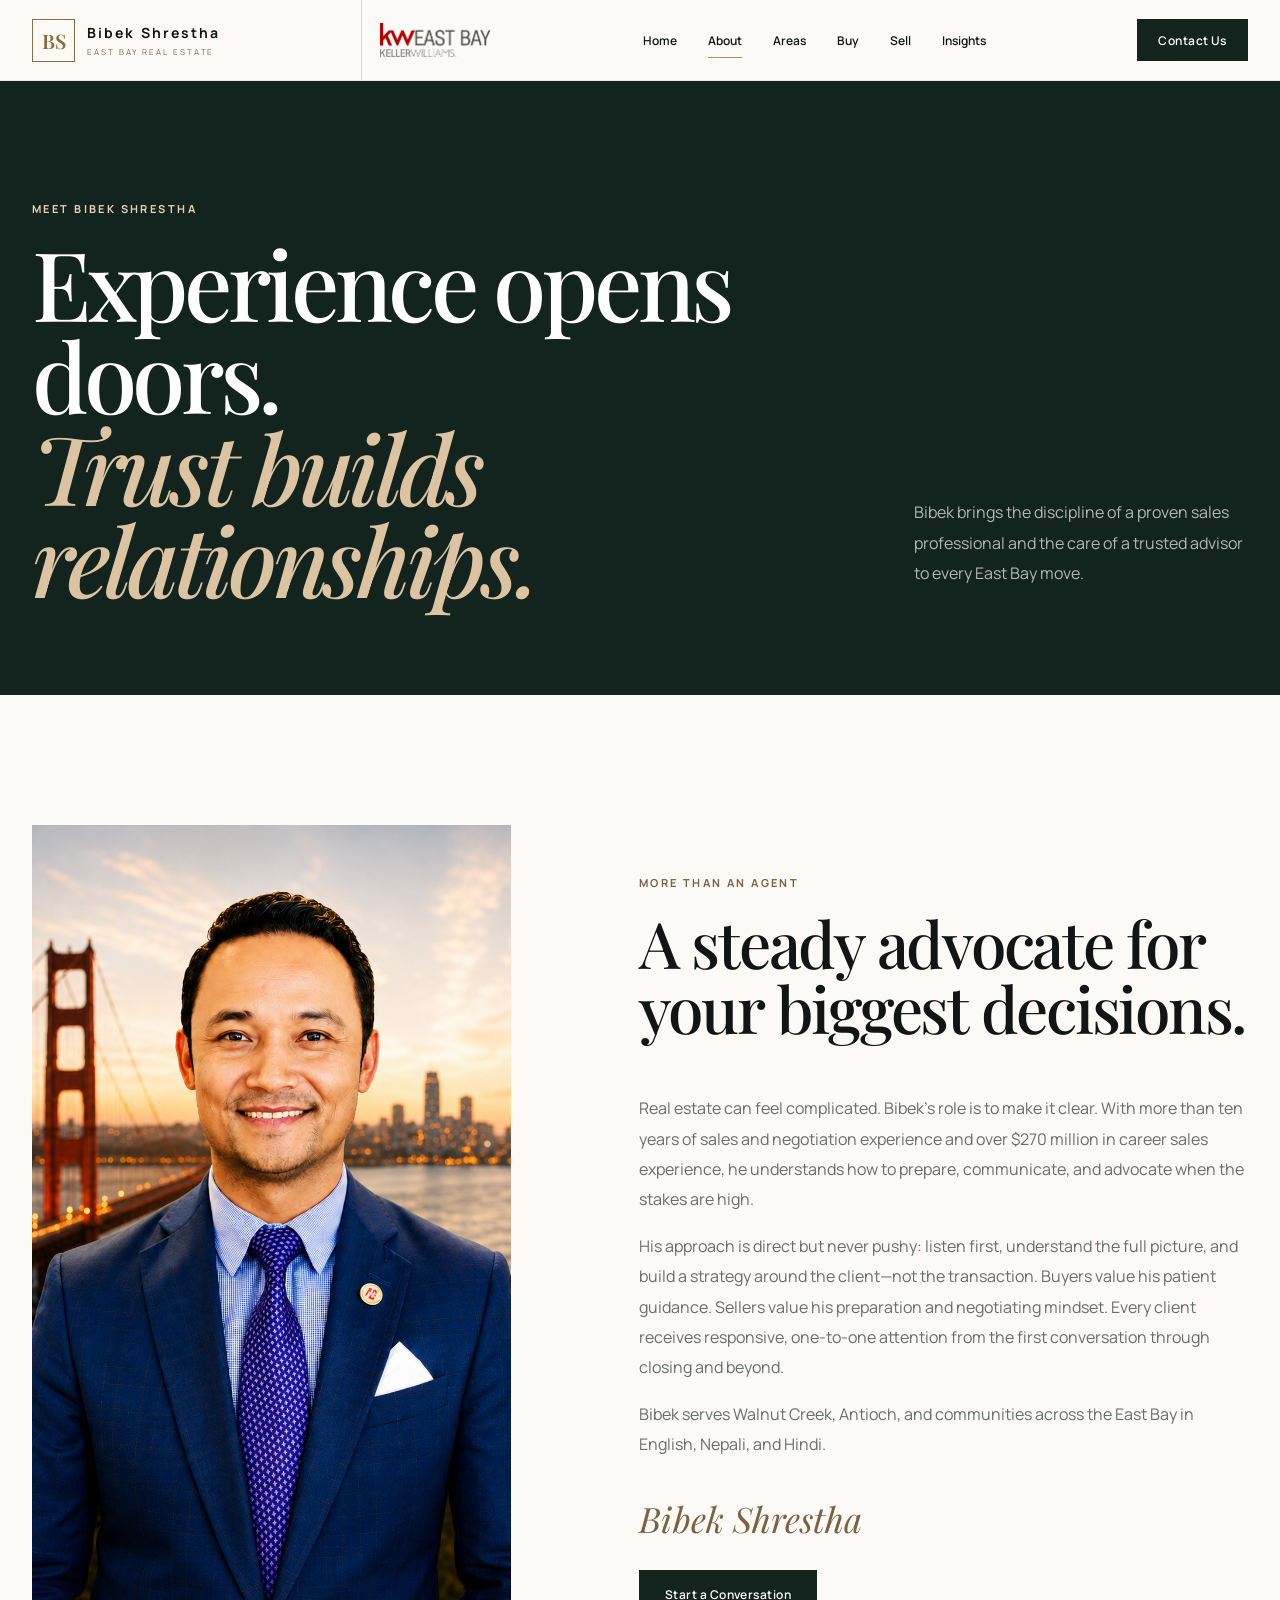
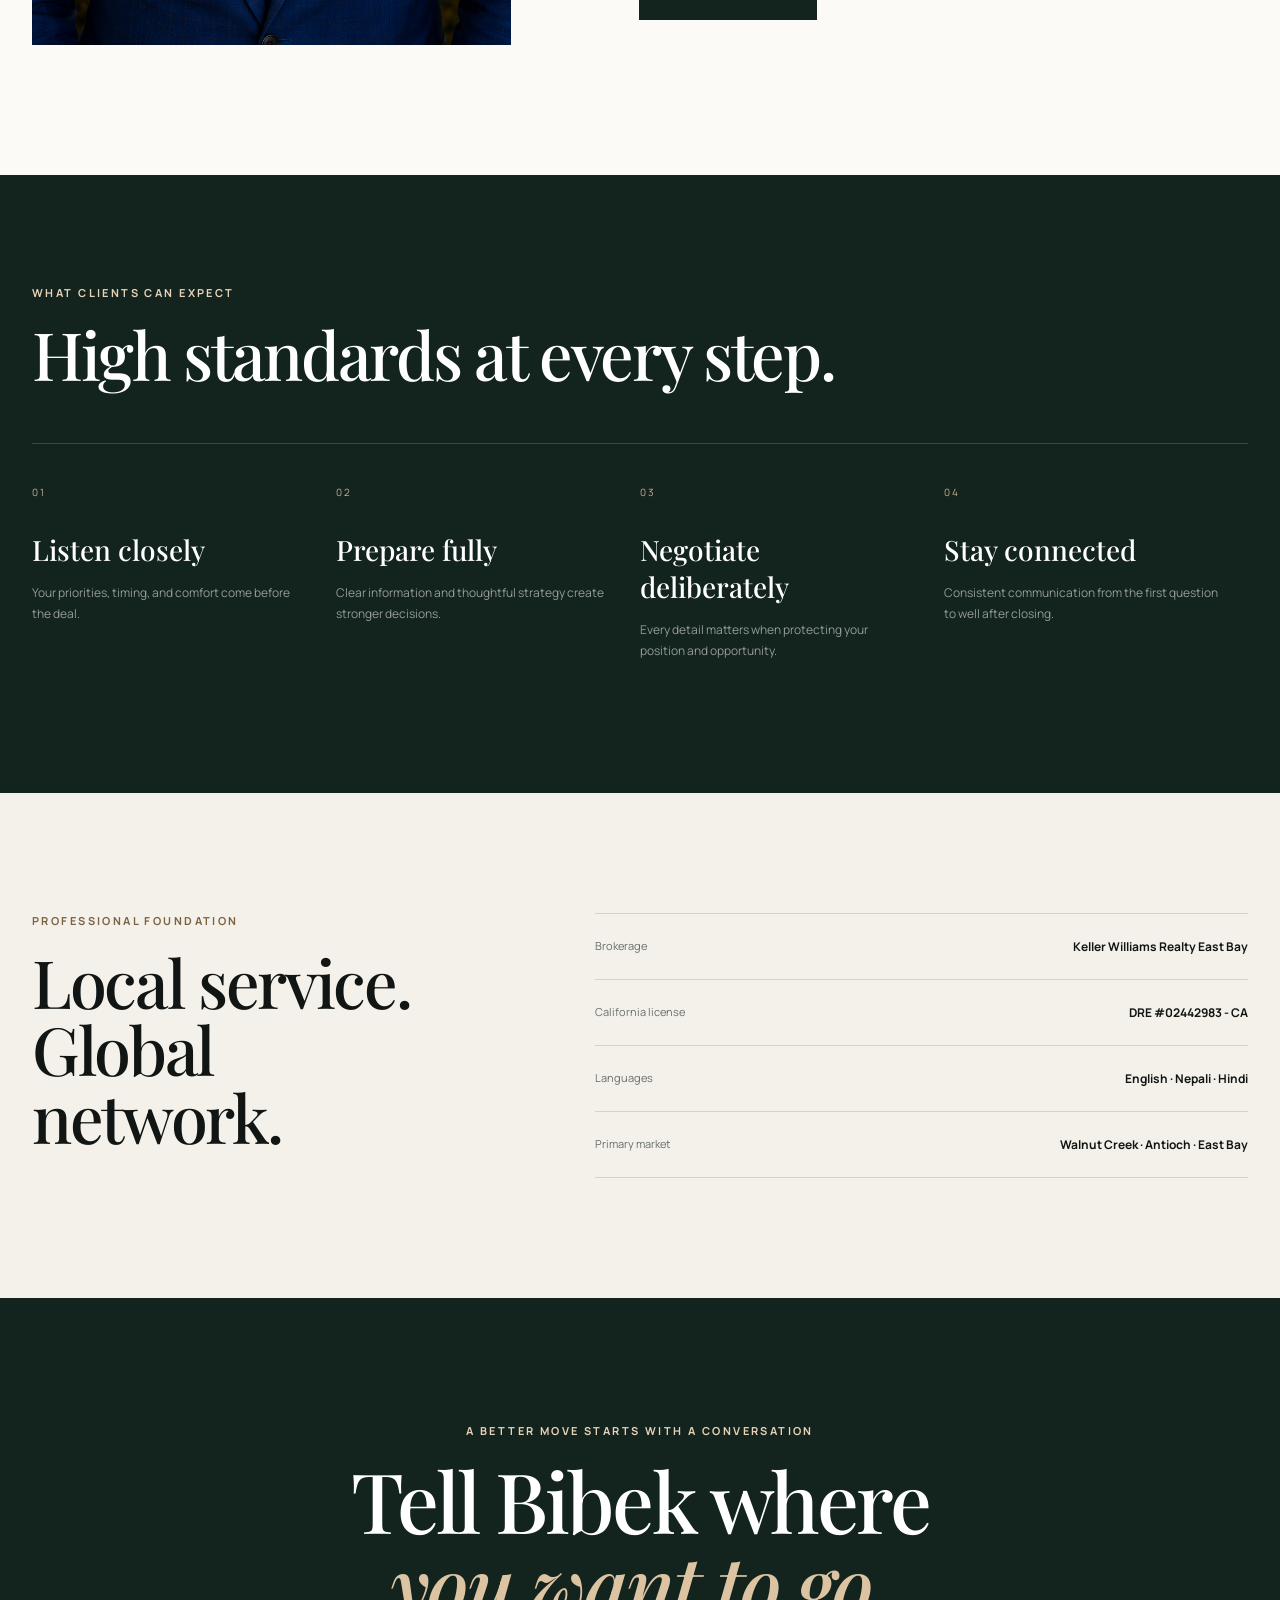
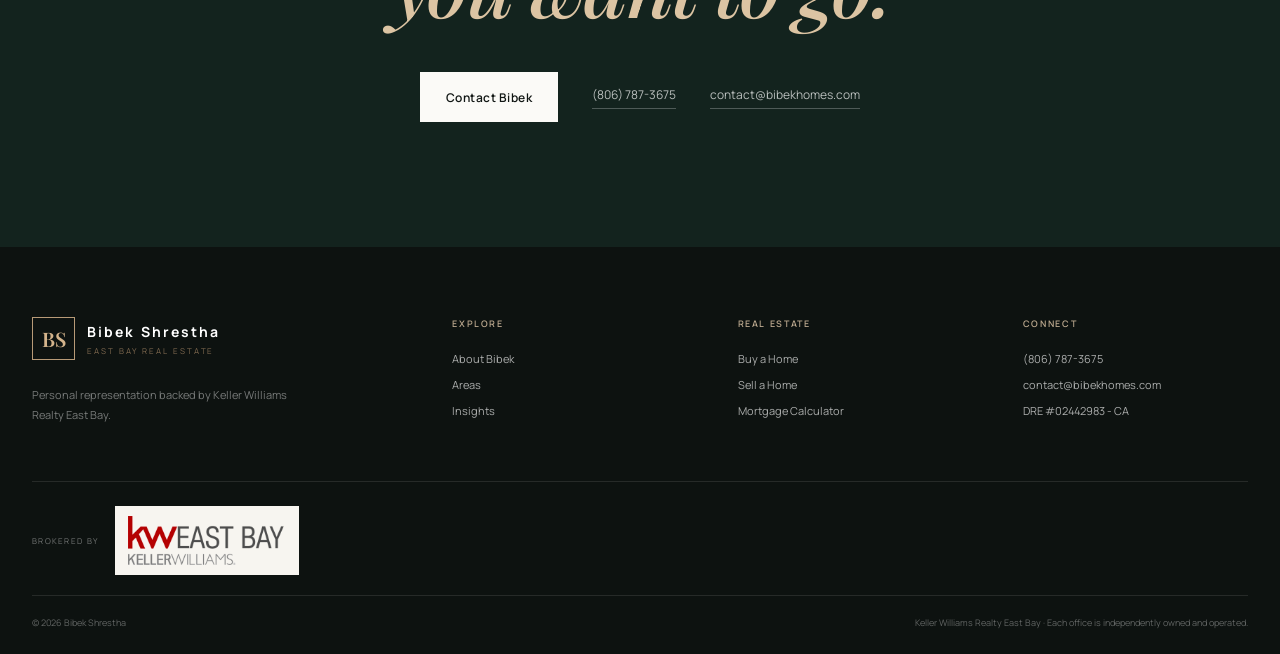
==== commit 8f127970: "Use new Bibek portrait across site" ====
--- a/about/index.html
+++ b/about/index.html
@@ -7,8 +7,8 @@
 <title>About Bibek | Bibek Shrestha Real Estate</title>
 <link rel="preconnect" href="https://fonts.googleapis.com"><link rel="preconnect" href="https://fonts.gstatic.com" crossorigin>
 <link href="https://fonts.googleapis.com/css2?family=DM+Sans:wght@400;500;600&family=Manrope:wght@400;500;600;700&family=Playfair+Display:ital,wght@0,500;0,600;1,500&display=swap" rel="stylesheet">
-<link rel="stylesheet" href="../assets/css/styles.css?v=premium-1">
-<link rel="stylesheet" href="../assets/css/refinements.css?v=refine-2">
+<link rel="stylesheet" href="../assets/css/styles.css?v=premium-2">
+<link rel="stylesheet" href="../assets/css/refinements.css?v=refine-3">
 </head>
 <body>
 <header class="site-header premium-header"><div class="container navbar">
--- a/assets/css/styles.css
+++ b/assets/css/styles.css
@@ -1,7 +1,7 @@
 :root{--ink:#111614;--forest:#13231e;--forest-2:#1d3029;--sage:#a7b6aa;--sand:#e7dfd1;--cream:#f4f1eb;--paper:#fbfaf7;--white:#fff;--copper:#b88a55;--line:rgba(17,22,20,.14);--muted:#686e69;--serif:"Playfair Display",Georgia,serif;--sans:"Manrope","DM Sans",Arial,sans-serif;--shadow:0 24px 70px rgba(13,24,20,.13)}
 *{box-sizing:border-box}html{scroll-behavior:smooth}body{margin:0;background:var(--paper);color:var(--ink);font-family:var(--sans);font-size:16px}a{color:inherit;text-decoration:none}img{max-width:100%}button,a{-webkit-tap-highlight-color:transparent}.container{width:min(1240px,calc(100% - 64px));margin:auto}.kicker{margin:0 0 20px;color:#e7d3b7;font-size:11px;font-weight:700;letter-spacing:.22em;text-transform:uppercase}.kicker.dark{color:#7d6242}h1,h2,h3,p{margin-top:0}h1,h2,h3{font-family:var(--serif);font-weight:500}h2{font-size:clamp(42px,5.2vw,72px);line-height:1.02;letter-spacing:-.035em}.site-header{position:sticky;top:0;z-index:1000;background:rgba(251,250,247,.94);border-bottom:1px solid rgba(17,22,20,.08);backdrop-filter:blur(18px)}.navbar{min-height:80px;display:flex;align-items:center;justify-content:space-between;gap:28px}.brand{display:flex;align-items:center;gap:12px}.monogram{width:43px;height:43px;border:1px solid #8d6b43;display:grid;place-items:center;font:600 20px var(--serif);color:#8d6b43}.brand-copy strong{display:block;font-size:14px;letter-spacing:.15em}.brand-copy span{display:block;margin-top:4px;color:#806a50;font-size:8px;letter-spacing:.24em;text-transform:uppercase}.main-nav{display:flex;align-items:center;gap:31px;font-size:12px;font-weight:600}.main-nav a{position:relative;padding:30px 0}.main-nav a:after{content:"";position:absolute;left:0;right:100%;bottom:21px;height:1px;background:var(--copper);transition:.25s}.main-nav a:hover:after,.main-nav a[aria-current=page]:after{right:0}.nav-actions{display:flex;align-items:center}.btn{min-height:50px;padding:0 25px;border:1px solid var(--forest);background:var(--forest);color:#fff;display:inline-flex;align-items:center;justify-content:center;font:600 12px var(--sans);letter-spacing:.04em;transition:.25s}.btn:hover{background:#29473d;border-color:#29473d;transform:translateY(-2px)}.btn-small{min-height:42px;padding:0 20px}.btn-light{background:var(--paper);border-color:var(--paper);color:var(--ink)}.btn-light:hover{background:#fff;border-color:#fff}.btn-ghost-light{background:transparent;border-color:rgba(255,255,255,.55);color:#fff}.btn-ghost-light:hover{background:rgba(255,255,255,.12);border-color:#fff}.btn-dark{background:var(--forest);border-color:var(--forest)}.btn-outline{background:transparent;color:var(--forest)}.mobile-menu{display:none;border:0;background:none;font:600 11px var(--sans);letter-spacing:.14em;text-transform:uppercase}
 
-.premium-hero{height:calc(100vh - 80px);min-height:650px;max-height:920px;position:relative;color:#fff;overflow:hidden}.premium-hero-photo{position:absolute;inset:0;background:url("../images/bibek-shrestha.jpg?v=portrait-2") center 23%/cover no-repeat;transform:scale(1.01)}.premium-hero-shade{position:absolute;inset:0;background:linear-gradient(90deg,rgba(5,13,10,.82) 0%,rgba(8,17,14,.65) 35%,rgba(8,17,14,.05) 70%),linear-gradient(0deg,rgba(8,16,13,.55),transparent 45%)}.premium-hero-content{position:relative;height:100%;display:flex;flex-direction:column;justify-content:center;align-items:flex-start;padding-bottom:5vh}.premium-hero h1{max-width:820px;margin:0;color:#fff;font-size:clamp(53px,7vw,104px);line-height:.94;letter-spacing:-.045em}.premium-hero h1 em,.final-cta h2 em,.about-hero h1 em{color:#dcc4a3;font-weight:500}.hero-lead{max-width:590px;margin:32px 0 0;color:rgba(255,255,255,.82);font-size:16px;line-height:1.8}.hero-actions{display:flex;gap:12px;margin-top:34px}.hero-scroll{position:absolute;right:4%;bottom:40px;display:flex;align-items:center;gap:15px;color:#fff;font-size:9px;letter-spacing:.2em;text-transform:uppercase;transform:rotate(90deg);transform-origin:right center}.hero-scroll i{display:block;width:56px;height:1px;background:rgba(255,255,255,.6)}
+.premium-hero{height:calc(100vh - 80px);min-height:650px;max-height:920px;position:relative;color:#fff;overflow:hidden}.premium-hero-photo{position:absolute;inset:0;background:url("../images/bibek-business-card-portrait.png?v=card-portrait-1") center 18%/cover no-repeat;transform:scale(1.01)}.premium-hero-shade{position:absolute;inset:0;background:linear-gradient(90deg,rgba(5,13,10,.82) 0%,rgba(8,17,14,.65) 35%,rgba(8,17,14,.05) 70%),linear-gradient(0deg,rgba(8,16,13,.55),transparent 45%)}.premium-hero-content{position:relative;height:100%;display:flex;flex-direction:column;justify-content:center;align-items:flex-start;padding-bottom:5vh}.premium-hero h1{max-width:820px;margin:0;color:#fff;font-size:clamp(53px,7vw,104px);line-height:.94;letter-spacing:-.045em}.premium-hero h1 em,.final-cta h2 em,.about-hero h1 em{color:#dcc4a3;font-weight:500}.hero-lead{max-width:590px;margin:32px 0 0;color:rgba(255,255,255,.82);font-size:16px;line-height:1.8}.hero-actions{display:flex;gap:12px;margin-top:34px}.hero-scroll{position:absolute;right:4%;bottom:40px;display:flex;align-items:center;gap:15px;color:#fff;font-size:9px;letter-spacing:.2em;text-transform:uppercase;transform:rotate(90deg);transform-origin:right center}.hero-scroll i{display:block;width:56px;height:1px;background:rgba(255,255,255,.6)}
 
 .intro-section{padding:130px 0 100px}.intro-grid{display:grid;grid-template-columns:1.15fr .85fr;gap:11vw;align-items:end}.intro-grid h2{margin-bottom:0}.intro-copy p{color:var(--muted);font-size:17px;line-height:1.9}.arrow-link{display:inline-flex;align-items:center;gap:20px;margin-top:18px;padding-bottom:8px;border-bottom:1px solid var(--ink);font-size:12px;font-weight:700;letter-spacing:.06em}.arrow-link span{font-size:18px}.proof-row{display:grid;grid-template-columns:repeat(4,1fr);margin-top:100px;border-top:1px solid var(--line);border-bottom:1px solid var(--line)}.proof-row div{padding:35px 26px;border-right:1px solid var(--line)}.proof-row div:first-child{padding-left:0}.proof-row div:last-child{border-right:0}.proof-row strong{display:block;font:500 36px var(--serif)}.proof-row span{display:block;margin-top:8px;color:var(--muted);font-size:11px;line-height:1.5}
 
@@ -9,7 +9,7 @@
 
 .areas-section{padding:125px 0;background:var(--forest);color:#fff}.areas-head{display:grid;grid-template-columns:1fr 1fr;align-items:end;gap:60px;margin-bottom:54px}.areas-head .kicker{grid-column:1/-1;margin-bottom:-30px}.areas-head h2{margin-bottom:0}.areas-head>p{max-width:490px;color:rgba(255,255,255,.66);line-height:1.8}.area-grid{display:grid;grid-template-columns:repeat(4,1fr);grid-template-rows:330px 230px;gap:12px}.area-card{position:relative;overflow:hidden;background-size:cover;background-position:center}.area-card:before{content:"";position:absolute;inset:0;background:linear-gradient(0deg,rgba(6,14,11,.86),rgba(6,14,11,.03) 70%)}.area-card>div{position:absolute;left:25px;right:25px;bottom:24px}.area-card span{font-size:9px;letter-spacing:.16em;text-transform:uppercase;color:#dcc4a3}.area-card h3{font-size:31px;margin:6px 0 0}.area-card p{max-width:450px;margin:12px 0 0;color:rgba(255,255,255,.74);font-size:12px;line-height:1.65}.area-walnut{grid-column:span 2;background-image:url("https://images.unsplash.com/photo-1449157291145-7efd050a4d0e?auto=format&fit=crop&w=1400&q=85")}.area-antioch{grid-column:span 2;background-image:url("https://images.unsplash.com/photo-1510798831971-661eb04b3739?auto=format&fit=crop&w=1400&q=85")}.area-small{background:linear-gradient(135deg,#2a4038,#1a2c26)}.area-small:nth-child(4){background:linear-gradient(135deg,#3b4b42,#22322c)}.area-small:nth-child(5){background:linear-gradient(135deg,#6c5d49,#3b3329)}.area-small:nth-child(6){background:linear-gradient(135deg,#466057,#243932)}.area-note{text-align:center;margin:35px 0 0;color:rgba(255,255,255,.58);font-size:12px}.area-note a{color:#fff;border-bottom:1px solid rgba(255,255,255,.4)}
 
-.quote-section{padding:130px 0}.quote-grid{display:grid;grid-template-columns:.9fr 1.1fr;min-height:660px;background:var(--cream)}.quote-photo{background:url("../images/bibek-shrestha.jpg?v=portrait-2") center 24%/cover no-repeat}.quote-copy{padding:8vw;display:flex;flex-direction:column;justify-content:center}.quote-copy blockquote{margin:0;font:500 clamp(34px,4vw,57px)/1.14 var(--serif);letter-spacing:-.035em}.quote-copy>p:not(.kicker){margin:36px 0 0;font-weight:700;font-size:12px;line-height:1.7}.quote-copy>p span{color:var(--muted);font-weight:400}
+.quote-section{padding:130px 0}.quote-grid{display:grid;grid-template-columns:.9fr 1.1fr;min-height:660px;background:var(--cream)}.quote-photo{background:url("../images/bibek-business-card-portrait.png?v=card-portrait-1") center 18%/cover no-repeat}.quote-copy{padding:8vw;display:flex;flex-direction:column;justify-content:center}.quote-copy blockquote{margin:0;font:500 clamp(34px,4vw,57px)/1.14 var(--serif);letter-spacing:-.035em}.quote-copy>p:not(.kicker){margin:36px 0 0;font-weight:700;font-size:12px;line-height:1.7}.quote-copy>p span{color:var(--muted);font-weight:400}
 
 .tools-section{padding:115px 0;background:#d9d1c4}.tools-grid{display:grid;grid-template-columns:.85fr 1.15fr;gap:10vw;align-items:center}.tools-section h2{margin-bottom:25px}.tools-section p{max-width:450px;color:#5d625e;line-height:1.8}.tool-links{border-top:1px solid rgba(17,22,20,.25)}.tool-links a{display:flex;justify-content:space-between;align-items:center;padding:25px 4px;border-bottom:1px solid rgba(17,22,20,.25);font:500 20px var(--serif)}.tool-links b{font:400 20px var(--sans);transition:.2s}.tool-links a:hover b{transform:translate(4px,-4px)}
 
@@ -18,7 +18,7 @@
 .site-footer{padding:70px 0 25px;background:#0d1210;color:#fff}.footer-grid{display:grid;grid-template-columns:1.6fr repeat(3,1fr);gap:60px}.footer-grid>div:first-child>p{max-width:270px;margin-top:25px;color:rgba(255,255,255,.44);font-size:11px;line-height:1.8}.footer-grid h4{margin:0 0 21px;color:#bba88e;font:600 9px var(--sans);letter-spacing:.18em;text-transform:uppercase}.footer-grid>div>a:not(.brand),.footer-grid>div>p{display:block;margin:11px 0;color:rgba(255,255,255,.65);font-size:11px}.premium-footer .brand-copy strong{color:#fff}.premium-footer .monogram{border-color:#b79a77;color:#d4b48c}.legal{display:flex;justify-content:space-between;gap:30px;margin-top:55px;padding-top:20px;border-top:1px solid rgba(255,255,255,.1);color:rgba(255,255,255,.35);font-size:9px;line-height:1.5}
 
 /* About */
-.about-hero{padding:120px 0 90px;background:var(--forest);color:#fff}.about-hero-grid{display:grid;grid-template-columns:1.4fr .6fr;gap:8vw;align-items:end}.about-hero h1{margin:0;font-size:clamp(55px,7.5vw,104px);line-height:.96;letter-spacing:-.045em}.about-hero-grid>p{color:rgba(255,255,255,.68);line-height:1.9}.about-story{padding:130px 0}.about-story-grid{display:grid;grid-template-columns:.88fr 1.12fr;gap:10vw}.about-portrait{min-height:820px;background:url("../images/bibek-shrestha.jpg?v=portrait-2") center 22%/cover}.about-copy{padding-top:50px}.about-copy h2{font-size:clamp(43px,5vw,68px)}.about-copy>p:not(.kicker){color:var(--muted);line-height:1.9}.signature{margin:35px 0 28px;font:italic 35px var(--serif);color:#7d6242}.principles-section{padding:110px 0;background:var(--forest);color:#fff}.principles-section>div>h2{margin-bottom:55px}.principle-grid{display:grid;grid-template-columns:repeat(4,1fr);border-top:1px solid rgba(255,255,255,.16)}.principle-grid article{padding:35px 30px 10px 0}.principle-grid span{color:#cbb18f;font-size:10px;letter-spacing:.15em}.principle-grid h3{font-size:28px;margin:30px 0 14px}.principle-grid p{color:rgba(255,255,255,.55);font-size:12px;line-height:1.75}.about-credentials{padding:120px 0;background:var(--cream)}.credentials-grid{display:grid;grid-template-columns:.8fr 1.2fr;gap:10vw}.credentials-grid h2{margin-bottom:0}.credential-list{border-top:1px solid var(--line)}.credential-list div{display:flex;justify-content:space-between;gap:20px;padding:24px 0;border-bottom:1px solid var(--line)}.credential-list span{color:var(--muted);font-size:11px}.credential-list strong{font-size:12px;text-align:right}
+.about-hero{padding:120px 0 90px;background:var(--forest);color:#fff}.about-hero-grid{display:grid;grid-template-columns:1.4fr .6fr;gap:8vw;align-items:end}.about-hero h1{margin:0;font-size:clamp(55px,7.5vw,104px);line-height:.96;letter-spacing:-.045em}.about-hero-grid>p{color:rgba(255,255,255,.68);line-height:1.9}.about-story{padding:130px 0}.about-story-grid{display:grid;grid-template-columns:.88fr 1.12fr;gap:10vw}.about-portrait{min-height:820px;background:url("../images/bibek-business-card-portrait.png?v=card-portrait-1") center 18%/cover}.about-copy{padding-top:50px}.about-copy h2{font-size:clamp(43px,5vw,68px)}.about-copy>p:not(.kicker){color:var(--muted);line-height:1.9}.signature{margin:35px 0 28px;font:italic 35px var(--serif);color:#7d6242}.principles-section{padding:110px 0;background:var(--forest);color:#fff}.principles-section>div>h2{margin-bottom:55px}.principle-grid{display:grid;grid-template-columns:repeat(4,1fr);border-top:1px solid rgba(255,255,255,.16)}.principle-grid article{padding:35px 30px 10px 0}.principle-grid span{color:#cbb18f;font-size:10px;letter-spacing:.15em}.principle-grid h3{font-size:28px;margin:30px 0 14px}.principle-grid p{color:rgba(255,255,255,.55);font-size:12px;line-height:1.75}.about-credentials{padding:120px 0;background:var(--cream)}.credentials-grid{display:grid;grid-template-columns:.8fr 1.2fr;gap:10vw}.credentials-grid h2{margin-bottom:0}.credential-list{border-top:1px solid var(--line)}.credential-list div{display:flex;justify-content:space-between;gap:20px;padding:24px 0;border-bottom:1px solid var(--line)}.credential-list span{color:var(--muted);font-size:11px}.credential-list strong{font-size:12px;text-align:right}
 
 /* KW resource gateway pages */
 .tool-intro{padding:95px 0 60px;background:var(--forest);color:#fff}.tool-intro-grid{display:flex;justify-content:space-between;align-items:end;gap:35px}.tool-intro h1{margin:8px 0 10px;font-size:clamp(48px,6vw,78px)}.tool-intro p{max-width:620px;color:rgba(255,255,255,.65);line-height:1.7}.tool-intro .btn-outline{border-color:rgba(255,255,255,.45);color:#fff}.tool-shell{padding:65px 0 85px;background:var(--cream)}.frame-card{max-width:940px;margin:auto;background:var(--paper);box-shadow:var(--shadow)}.frame-toolbar{display:flex;justify-content:space-between;align-items:center;padding:20px 25px;border-bottom:1px solid var(--line)}.frame-toolbar span{color:var(--muted);font-size:10px}.frame-actions{display:flex;gap:8px}.kw-frame{width:100%;min-height:68vh;border:0}.frame-notice{display:none;padding:80px 35px;text-align:center}.frame-notice.show{display:block}.frame-notice h2{font-size:43px;margin-bottom:15px}.frame-notice p{max-width:600px;margin:0 auto 28px;color:var(--muted);line-height:1.8}.privacy-note{max-width:940px;margin:18px auto 0;color:var(--muted);font-size:10px;line-height:1.6}.cta-band{padding:32px 0;background:var(--forest);color:#fff}.cta-grid{display:grid;grid-template-columns:1.5fr repeat(3,1fr);gap:25px;align-items:center}.cta-grid strong{font:500 20px var(--serif)}.cta-grid small,.cta-item{color:rgba(255,255,255,.6);font-size:10px}
--- a/assets/css/refinements.css
+++ b/assets/css/refinements.css
@@ -21,7 +21,7 @@
 .hero-agent-photo {
   width: 88px;
   height: 88px;
-  background: url("../images/bibek-shrestha.jpg?v=portrait-2") center 17%/cover no-repeat;
+  background: url("../images/bibek-business-card-portrait.png?v=card-portrait-1") center 17%/cover no-repeat;
 }
 .hero-agent-copy { display: flex; flex-direction: column; align-items: flex-start; }
 .hero-agent-copy small { color: #806a50; font-size: 8px; letter-spacing: .16em; text-transform: uppercase; }
@@ -70,7 +70,7 @@
 .kw-back { padding-bottom: 5px; border-bottom: 1px solid var(--ink); font-size: 10px; font-weight: 700; }
 .kw-launch-main > small { display: block; margin-top: 25px; color: #8b8f8c; font-size: 9px; }
 .kw-advisor-card { padding: 44px 35px; display: flex; flex-direction: column; justify-content: flex-end; background: var(--forest); color: #fff; }
-.kw-advisor-photo { width: 116px; height: 116px; margin-bottom: auto; border-radius: 50%; background: url("../images/bibek-shrestha.jpg?v=portrait-2") center 17%/cover no-repeat; }
+.kw-advisor-photo { width: 116px; height: 116px; margin-bottom: auto; border-radius: 50%; background: url("../images/bibek-business-card-portrait.png?v=card-portrait-1") center 17%/cover no-repeat; }
 .kw-advisor-card p { margin: 40px 0 8px; color: #d7c3a8; font-size: 9px; letter-spacing: .14em; text-transform: uppercase; }
 .kw-advisor-card h3 { margin-bottom: 24px; font-size: 34px; line-height: 1.06; }
 .kw-advisor-card a { width: fit-content; padding-bottom: 7px; border-bottom: 1px solid rgba(255,255,255,.5); font-size: 10px; font-weight: 700; }
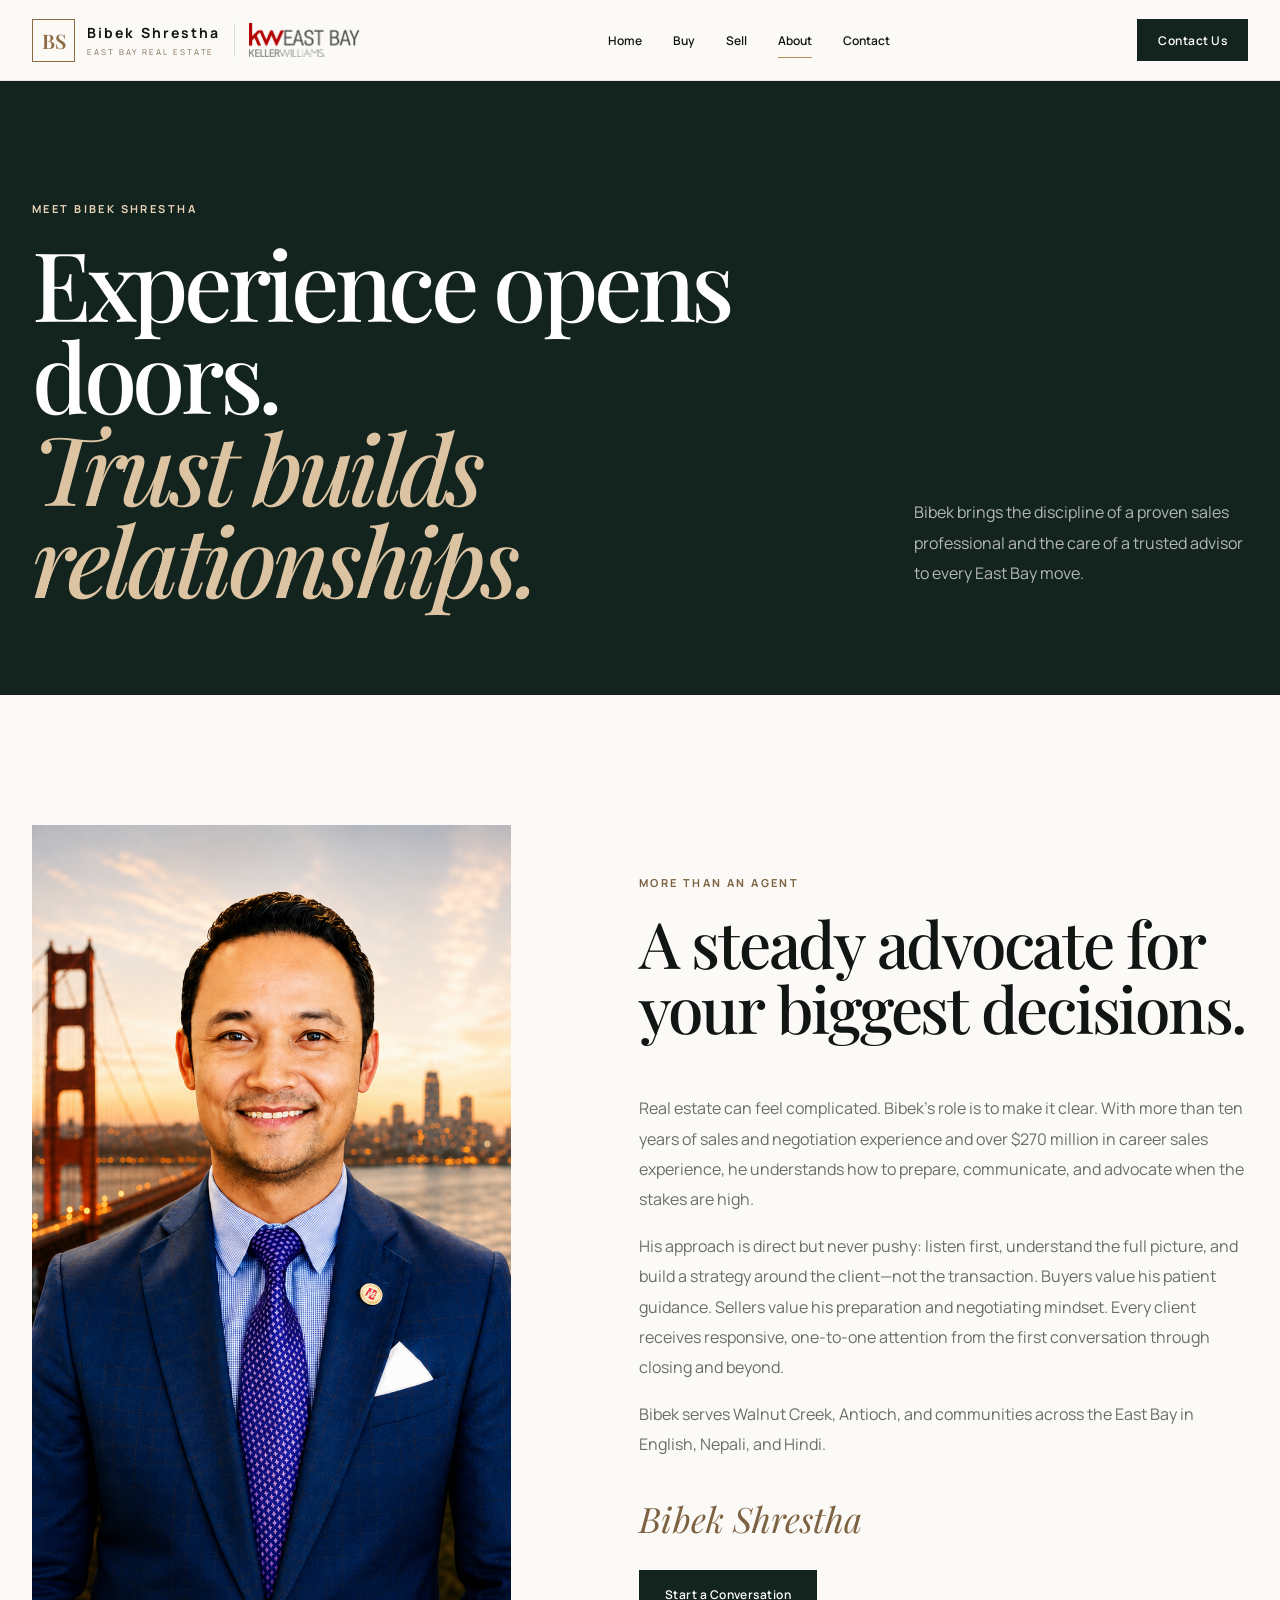
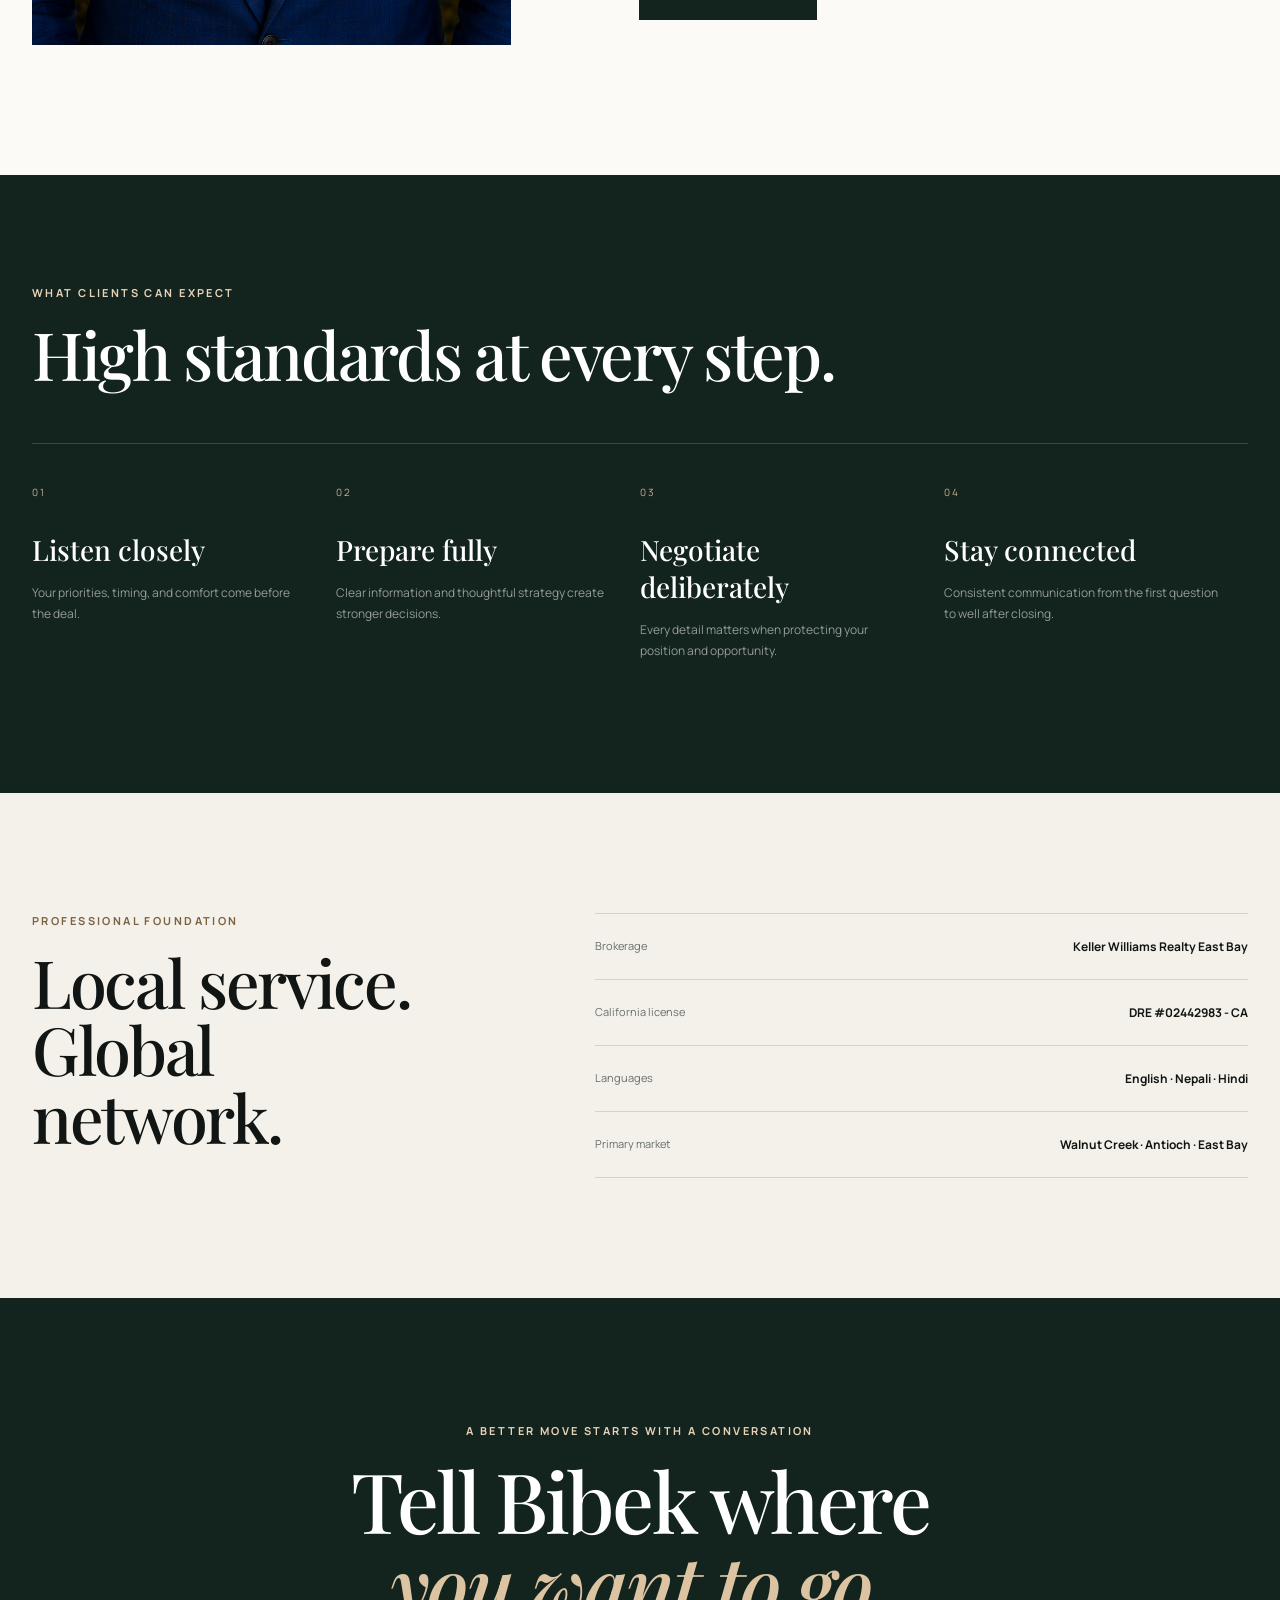
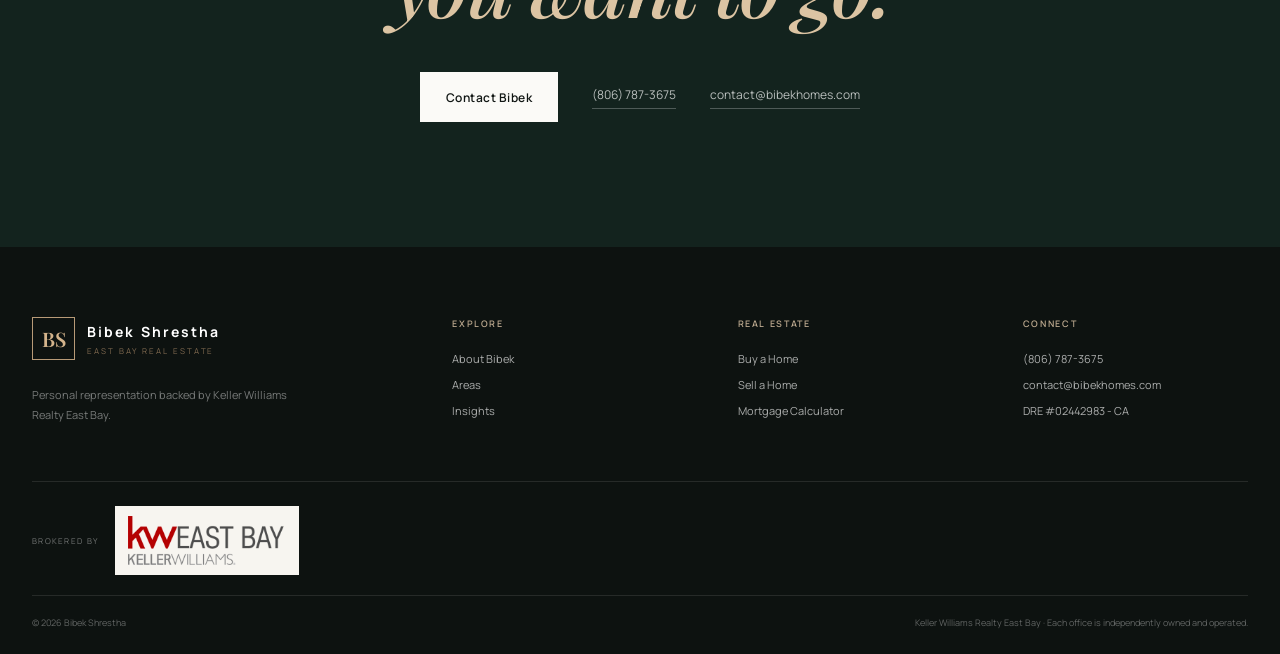
==== commit 1809be36: "Unify navbar and KW co-branding" ====
--- a/about/index.html
+++ b/about/index.html
@@ -8,7 +8,7 @@
 <link rel="preconnect" href="https://fonts.googleapis.com"><link rel="preconnect" href="https://fonts.gstatic.com" crossorigin>
 <link href="https://fonts.googleapis.com/css2?family=DM+Sans:wght@400;500;600&family=Manrope:wght@400;500;600;700&family=Playfair+Display:ital,wght@0,500;0,600;1,500&display=swap" rel="stylesheet">
 <link rel="stylesheet" href="../assets/css/styles.css?v=premium-2">
-<link rel="stylesheet" href="../assets/css/refinements.css?v=refine-3">
+<link rel="stylesheet" href="../assets/css/refinements.css?v=refine-4">
 </head>
 <body>
 <header class="site-header premium-header"><div class="container navbar">
@@ -25,5 +25,5 @@
   <section class="final-cta"><div class="container"><p class="kicker">A better move starts with a conversation</p><h2>Tell Bibek where<br><em>you want to go.</em></h2><div class="final-actions"><a class="btn btn-light" href="../contact/index.php">Contact Bibek</a><a data-agent-phone-link href="#"><span data-agent-phone></span></a><a data-agent-email-link href="#"><span data-agent-email></span></a></div></div></section>
 </main>
 <footer class="site-footer premium-footer"><div class="container footer-grid"><div><a class="brand" href="../index.html"><div class="monogram">BS</div><div class="brand-copy"><strong data-agent-name></strong><span>East Bay Real Estate</span></div></a><p>Personal representation backed by Keller Williams Realty East Bay.</p></div><div><h4>Explore</h4><a href="index.html">About Bibek</a><a href="../index.html#areas">Areas</a><a href="../blog/index.html">Insights</a></div><div><h4>Real Estate</h4><a href="../search-homes/index.html">Buy a Home</a><a href="../home-value/index.html">Sell a Home</a><a href="../mortgage-calculator/index.html">Mortgage Calculator</a></div><div><h4>Connect</h4><a data-agent-phone-link href="#"><span data-agent-phone></span></a><a data-agent-email-link href="#"><span data-agent-email></span></a><p data-agent-license></p></div></div><div class="container legal"><span>© <span data-current-year></span> Bibek Shrestha</span><span>Keller Williams Realty East Bay · Each office is independently owned and operated.</span></div></footer>
-<script src="../assets/js/config.js"></script><script src="../assets/js/site.js?v=kw-brand-1"></script>
+<script src="../assets/js/config.js"></script><script src="../assets/js/site.js?v=nav-brand-2"></script>
 </body></html>
--- a/assets/css/refinements.css
+++ b/assets/css/refinements.css
@@ -31,16 +31,22 @@
 .hero-scroll { right: 25px; bottom: 210px; }
 
 /* Keller Williams co-branding */
+.header-brand-group {
+  min-width: 0;
+  display: flex;
+  align-items: center;
+  gap: 14px;
+  flex: 0 1 auto;
+}
+.header-brand-group .brand { flex: 0 1 auto; }
 .header-kw-mark {
   display: flex;
   align-items: center;
-  align-self: stretch;
-  padding-left: 18px;
-  margin-left: -10px;
+  flex: 0 0 auto;
+  padding-left: 14px;
   border-left: 1px solid var(--line);
 }
 .header-kw-mark img { display: block; width: 112px; height: auto; }
-.mobile-kw-mark { display: none; }
 .footer-kw-mark {
   display: flex;
   align-items: center;
@@ -87,7 +93,8 @@
 .kw-immersive-shell .privacy-note { max-width: none; margin: 0; padding: 12px 4%; background: var(--cream); text-align: center; }
 
 @media (max-width: 980px) {
-  .header-kw-mark { margin-left: auto; }
+  .navbar { gap: 16px; }
+  .header-brand-group { margin-right: auto; }
   .hero-agent-card { right: 20px; bottom: 25px; }
   .hero-scroll { display: none; }
   .kw-launch { grid-template-columns: 1fr; }
@@ -97,10 +104,13 @@
 }
 
 @media (max-width: 620px) {
-  .header-kw-mark { display: none; }
-  .mobile-kw-mark { display: flex !important; width: 100%; align-items: center; gap: 13px; margin-top: 12px; padding: 18px 14px !important; border-top: 1px solid var(--line); }
-  .mobile-kw-mark span { color: var(--muted); font-size: 8px; letter-spacing: .14em; text-transform: uppercase; }
-  .mobile-kw-mark img { width: 110px; height: auto; }
+  .header-brand-group { gap: 9px; }
+  .header-brand-group .brand { gap: 8px; }
+  .header-brand-group .monogram { width: 34px; height: 34px; font-size: 15px; }
+  .header-brand-group .brand-copy strong { max-width: 106px; font-size: 10px; letter-spacing: .1em; line-height: 1.2; }
+  .header-brand-group .brand-copy span { display: none; }
+  .header-kw-mark { display: flex; padding-left: 9px; }
+  .header-kw-mark img { width: 82px; }
   .footer-kw-mark { align-items: flex-start; flex-direction: column; }
   .hero-agent-card {
     right: 16px;
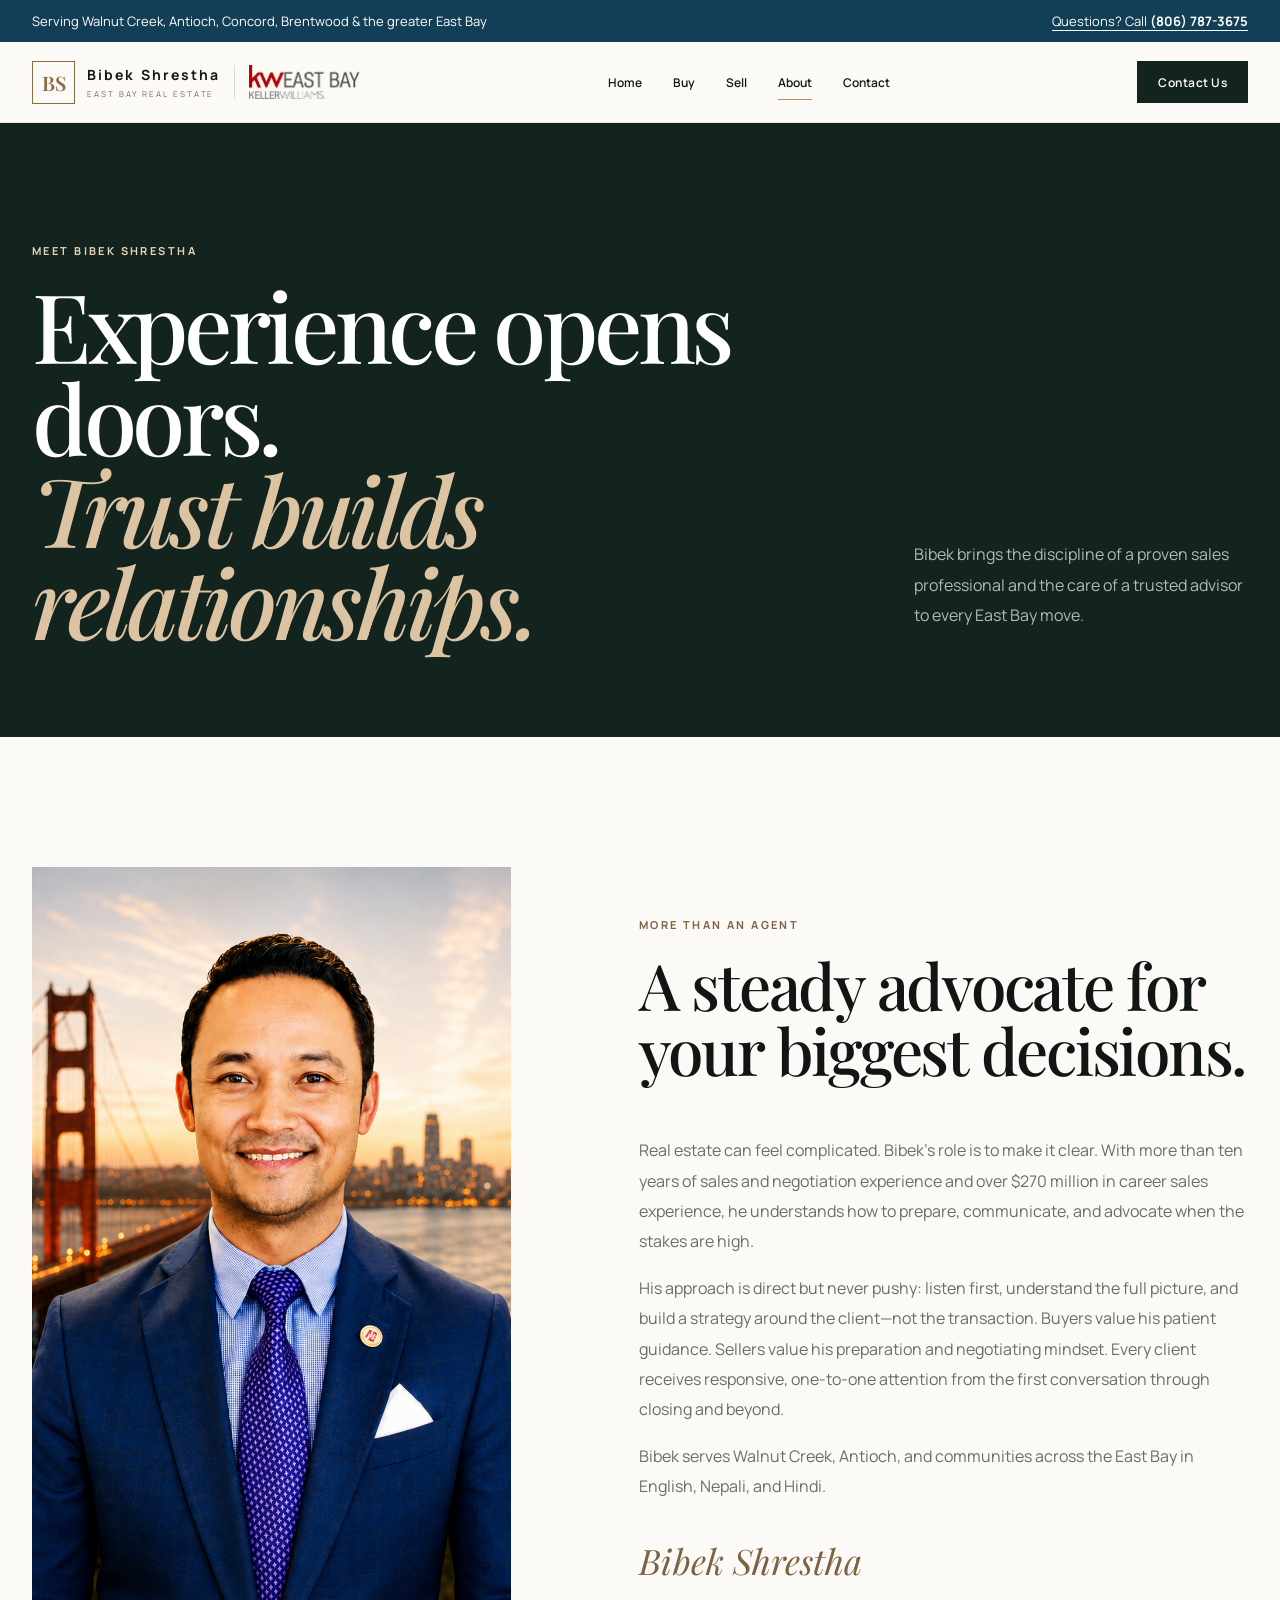
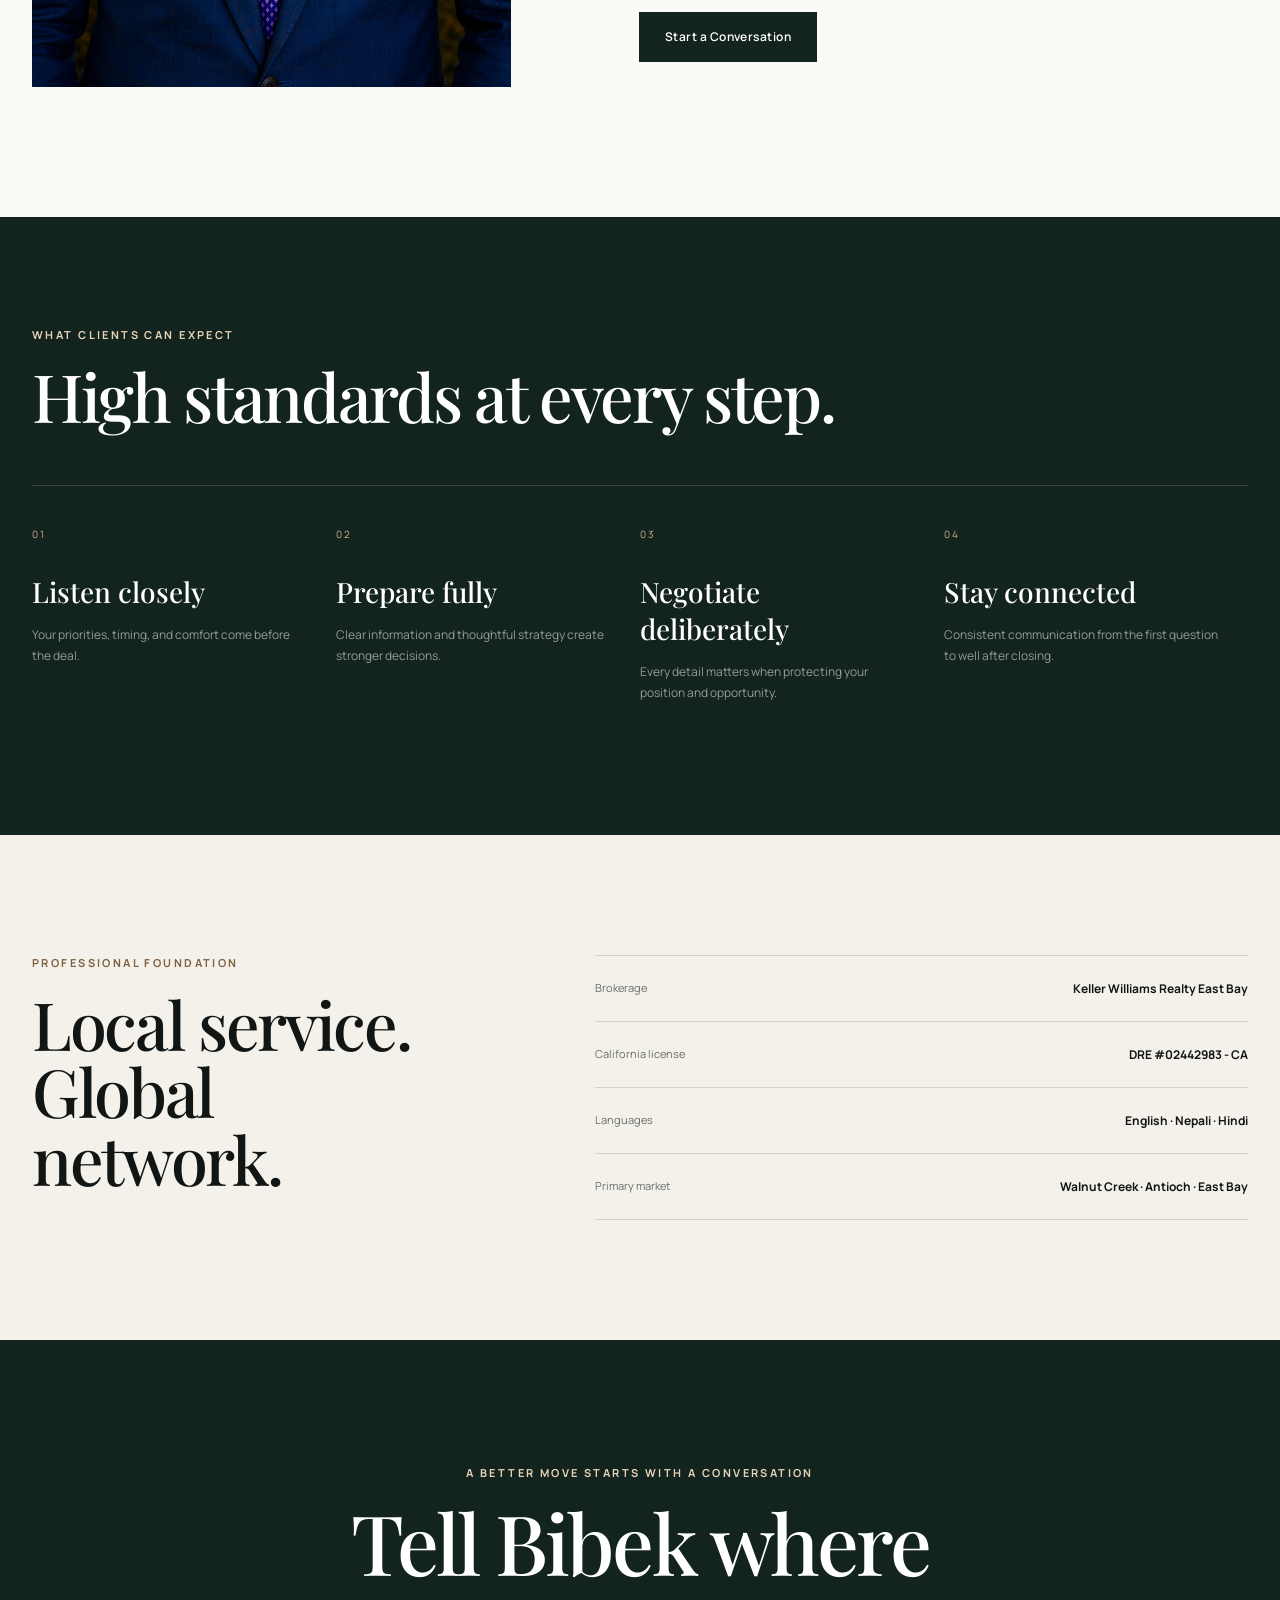
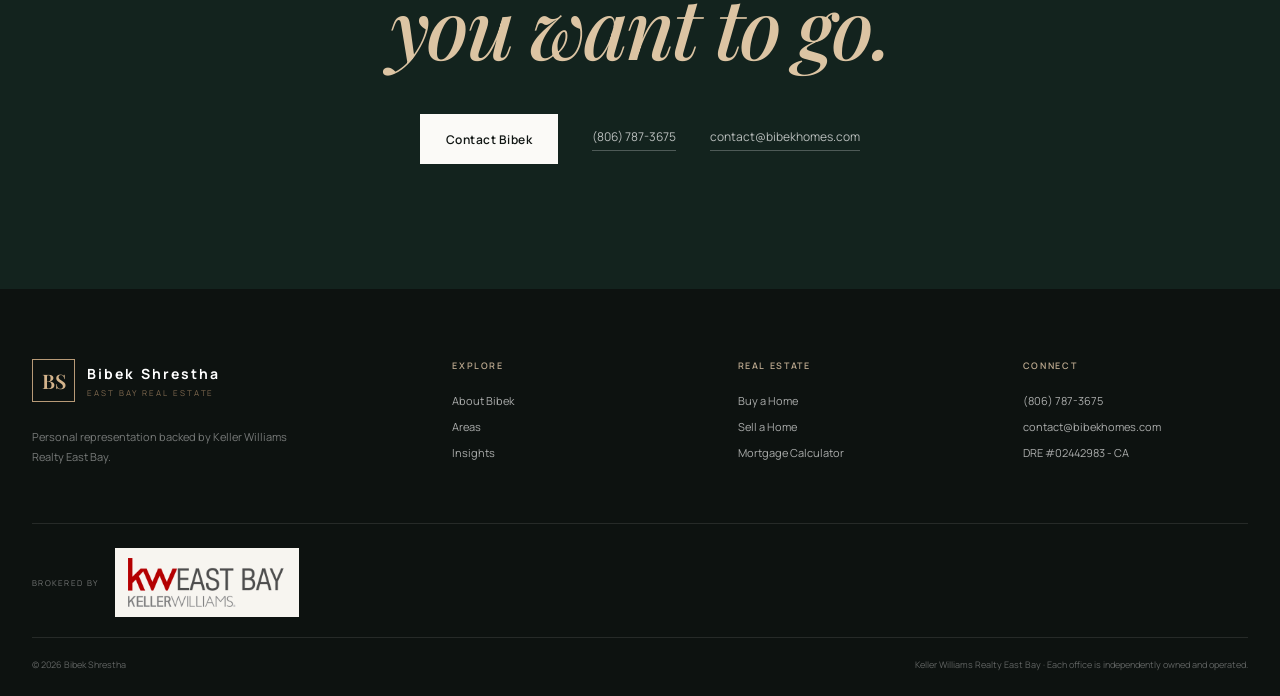
==== commit 8578603f: "Restore service bar across all pages" ====
--- a/about/index.html
+++ b/about/index.html
@@ -8,7 +8,7 @@
 <link rel="preconnect" href="https://fonts.googleapis.com"><link rel="preconnect" href="https://fonts.gstatic.com" crossorigin>
 <link href="https://fonts.googleapis.com/css2?family=DM+Sans:wght@400;500;600&family=Manrope:wght@400;500;600;700&family=Playfair+Display:ital,wght@0,500;0,600;1,500&display=swap" rel="stylesheet">
 <link rel="stylesheet" href="../assets/css/styles.css?v=premium-2">
-<link rel="stylesheet" href="../assets/css/refinements.css?v=refine-4">
+<link rel="stylesheet" href="../assets/css/refinements.css?v=refine-8">
 </head>
 <body>
 <header class="site-header premium-header"><div class="container navbar">
@@ -25,5 +25,5 @@
   <section class="final-cta"><div class="container"><p class="kicker">A better move starts with a conversation</p><h2>Tell Bibek where<br><em>you want to go.</em></h2><div class="final-actions"><a class="btn btn-light" href="../contact/index.php">Contact Bibek</a><a data-agent-phone-link href="#"><span data-agent-phone></span></a><a data-agent-email-link href="#"><span data-agent-email></span></a></div></div></section>
 </main>
 <footer class="site-footer premium-footer"><div class="container footer-grid"><div><a class="brand" href="../index.html"><div class="monogram">BS</div><div class="brand-copy"><strong data-agent-name></strong><span>East Bay Real Estate</span></div></a><p>Personal representation backed by Keller Williams Realty East Bay.</p></div><div><h4>Explore</h4><a href="index.html">About Bibek</a><a href="../index.html#areas">Areas</a><a href="../blog/index.html">Insights</a></div><div><h4>Real Estate</h4><a href="../search-homes/index.html">Buy a Home</a><a href="../home-value/index.html">Sell a Home</a><a href="../mortgage-calculator/index.html">Mortgage Calculator</a></div><div><h4>Connect</h4><a data-agent-phone-link href="#"><span data-agent-phone></span></a><a data-agent-email-link href="#"><span data-agent-email></span></a><p data-agent-license></p></div></div><div class="container legal"><span>© <span data-current-year></span> Bibek Shrestha</span><span>Keller Williams Realty East Bay · Each office is independently owned and operated.</span></div></footer>
-<script src="../assets/js/config.js"></script><script src="../assets/js/site.js?v=nav-brand-2"></script>
+<script src="../assets/js/config.js"></script><script src="../assets/js/site.js?v=nav-brand-3"></script>
 </body></html>
--- a/assets/css/refinements.css
+++ b/assets/css/refinements.css
@@ -29,6 +29,11 @@
 .hero-agent-copy em { margin-top: 10px; font: normal 600 9px var(--sans); letter-spacing: .06em; }
 
 .hero-scroll { right: 25px; bottom: 210px; }
+
+/* Shared service bar */
+.site-topbar { min-height: 42px; display: flex; align-items: center; background: #123f55; color: #fff; font-size: 13px; }
+.site-topbar .container { display: flex; align-items: center; justify-content: space-between; gap: 24px; }
+.site-topbar a { color: #fff; text-decoration: underline; text-underline-offset: 4px; }
 
 /* Keller Williams co-branding */
 .header-brand-group {
@@ -87,9 +92,10 @@
 .kw-immersive-page .tool-intro p { margin-bottom: 0; }
 .kw-immersive-shell { padding: 0; background: #fff; }
 .kw-immersive-shell > .container { width: 100%; max-width: none; }
-.kw-immersive-shell .frame-card { width: 100%; max-width: none; margin: 0; border: 0; border-radius: 0; box-shadow: none; }
+.kw-immersive-shell .frame-card { --kw-header-crop: 105px; width: 100%; max-width: none; margin: 0; border: 0; border-radius: 0; box-shadow: none; }
 .kw-immersive-shell .frame-toolbar { position: sticky; top: 80px; z-index: 20; padding-left: max(24px, calc((100vw - 1240px) / 2)); padding-right: max(24px, calc((100vw - 1240px) / 2)); background: rgba(251,250,247,.96); backdrop-filter: blur(14px); }
-.kw-immersive-shell .kw-frame { display: block; width: 100%; height: calc(100vh - 138px); min-height: 780px; border: 0; }
+.kw-immersive-shell .kw-frame-viewport { width: 100%; height: calc(100vh - 138px); min-height: 780px; overflow: hidden; background: #fff; }
+.kw-immersive-shell .kw-frame { display: block; width: 100%; height: calc(100% + var(--kw-header-crop)); border: 0; transform: translateY(calc(-1 * var(--kw-header-crop))); }
 .kw-immersive-shell .privacy-note { max-width: none; margin: 0; padding: 12px 4%; background: var(--cream); text-align: center; }
 
 @media (max-width: 980px) {
@@ -100,10 +106,13 @@
   .kw-launch { grid-template-columns: 1fr; }
   .kw-advisor-card { min-height: 360px; }
   .kw-immersive-shell .frame-toolbar { top: 72px; }
-  .kw-immersive-shell .kw-frame { height: calc(100svh - 130px); min-height: 680px; }
+  .kw-immersive-shell .frame-card { --kw-header-crop: 95px; }
+  .kw-immersive-shell .kw-frame-viewport { height: calc(100svh - 130px); min-height: 680px; }
 }
 
 @media (max-width: 620px) {
+  .site-topbar span { display: none; }
+  .site-topbar .container { justify-content: center; }
   .header-brand-group { gap: 9px; }
   .header-brand-group .brand { gap: 8px; }
   .header-brand-group .monogram { width: 34px; height: 34px; font-size: 15px; }
@@ -130,5 +139,6 @@
   .kw-advisor-card { min-height: 340px; padding: 35px 25px; }
   .kw-immersive-page .tool-intro { padding: 35px 0 24px; }
   .kw-immersive-shell .frame-toolbar { position: static; }
-  .kw-immersive-shell .kw-frame { height: calc(100svh - 120px); min-height: 620px; }
+  .kw-immersive-shell .frame-card { --kw-header-crop: 82px; }
+  .kw-immersive-shell .kw-frame-viewport { height: calc(100svh - 120px); min-height: 620px; }
 }
